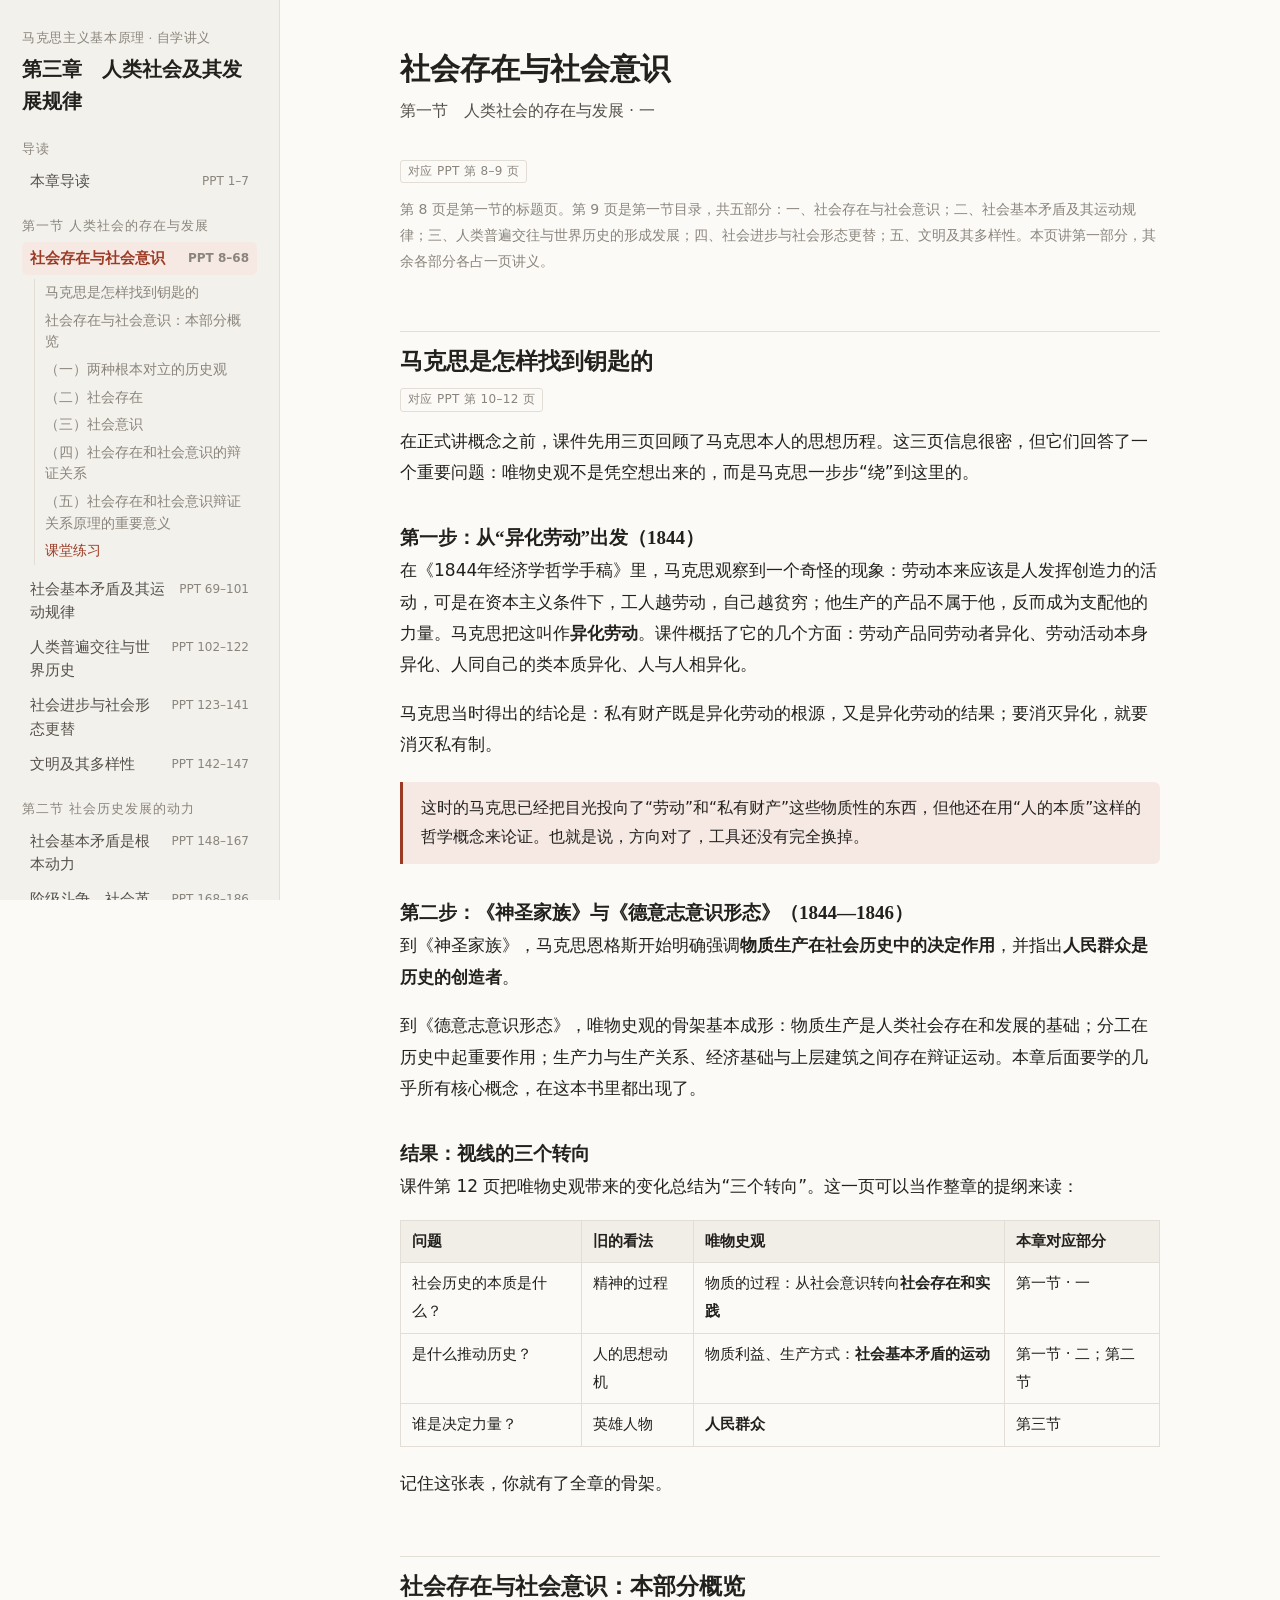
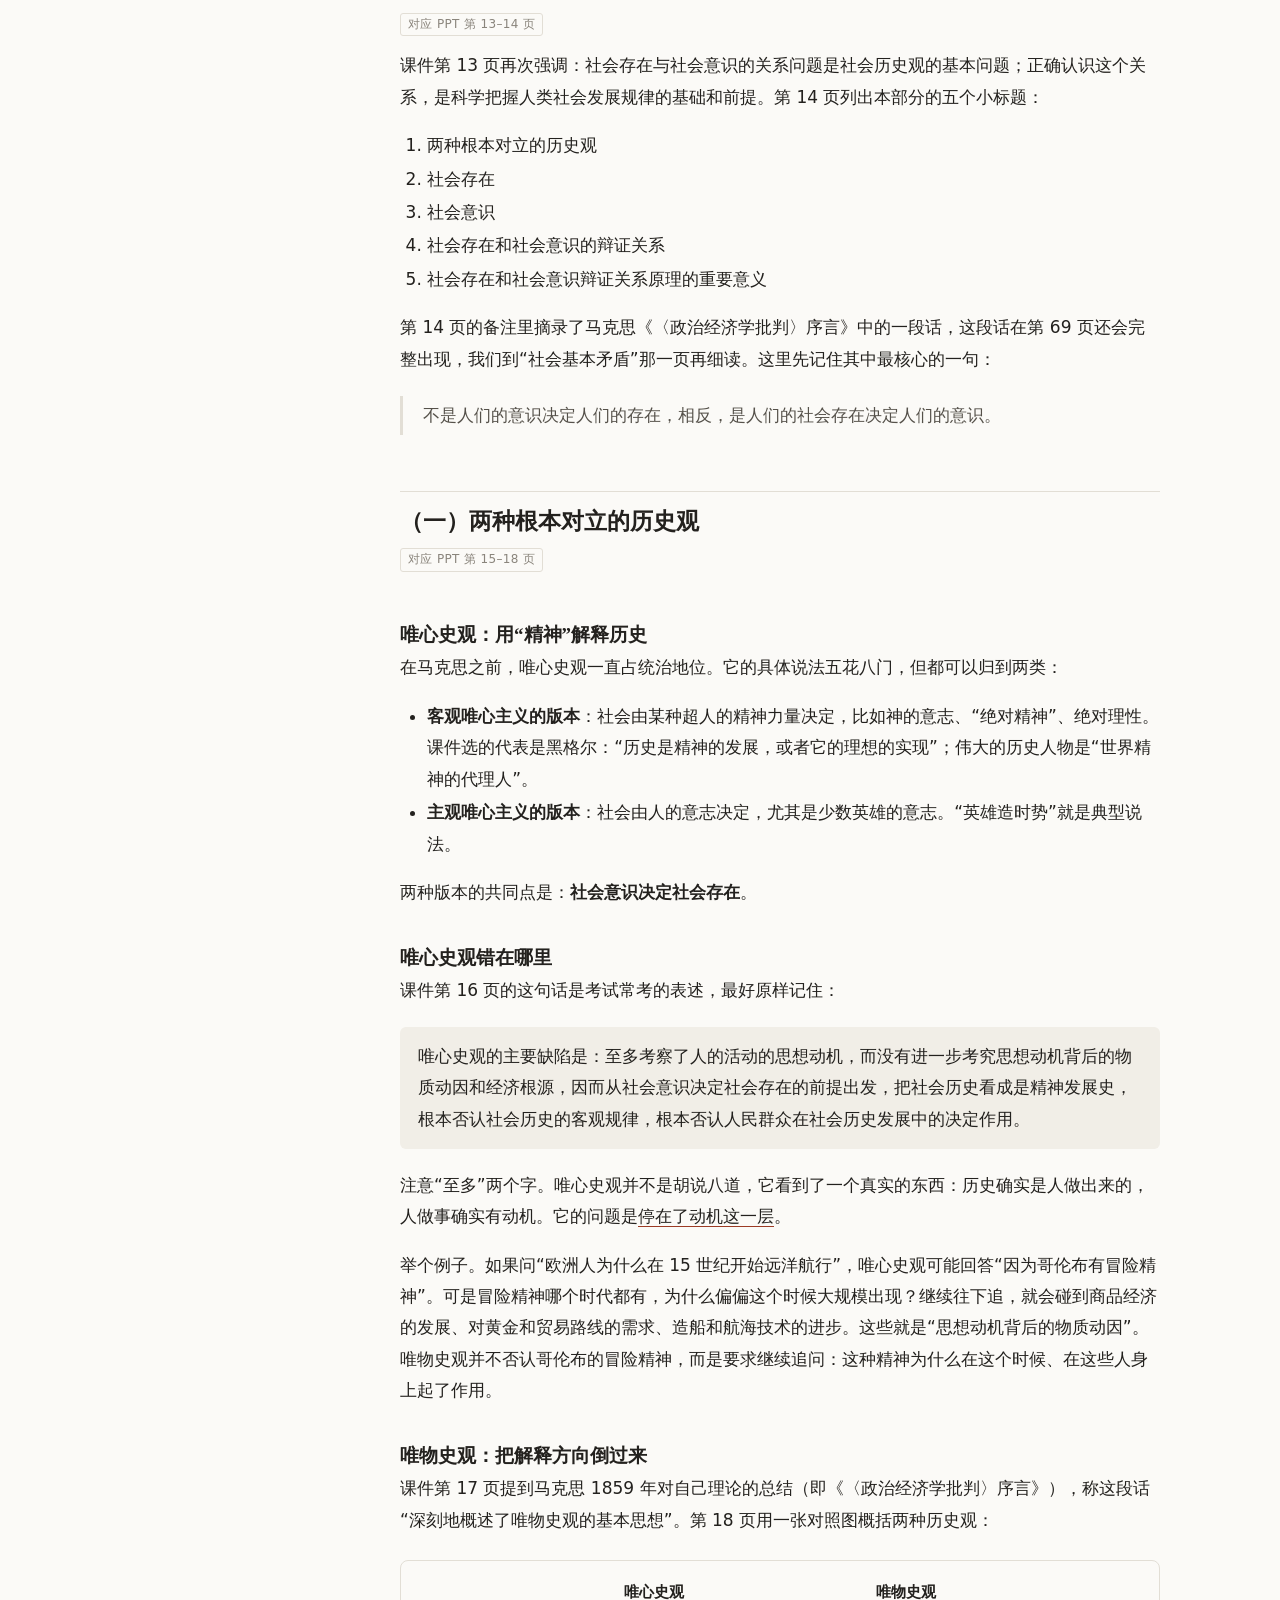
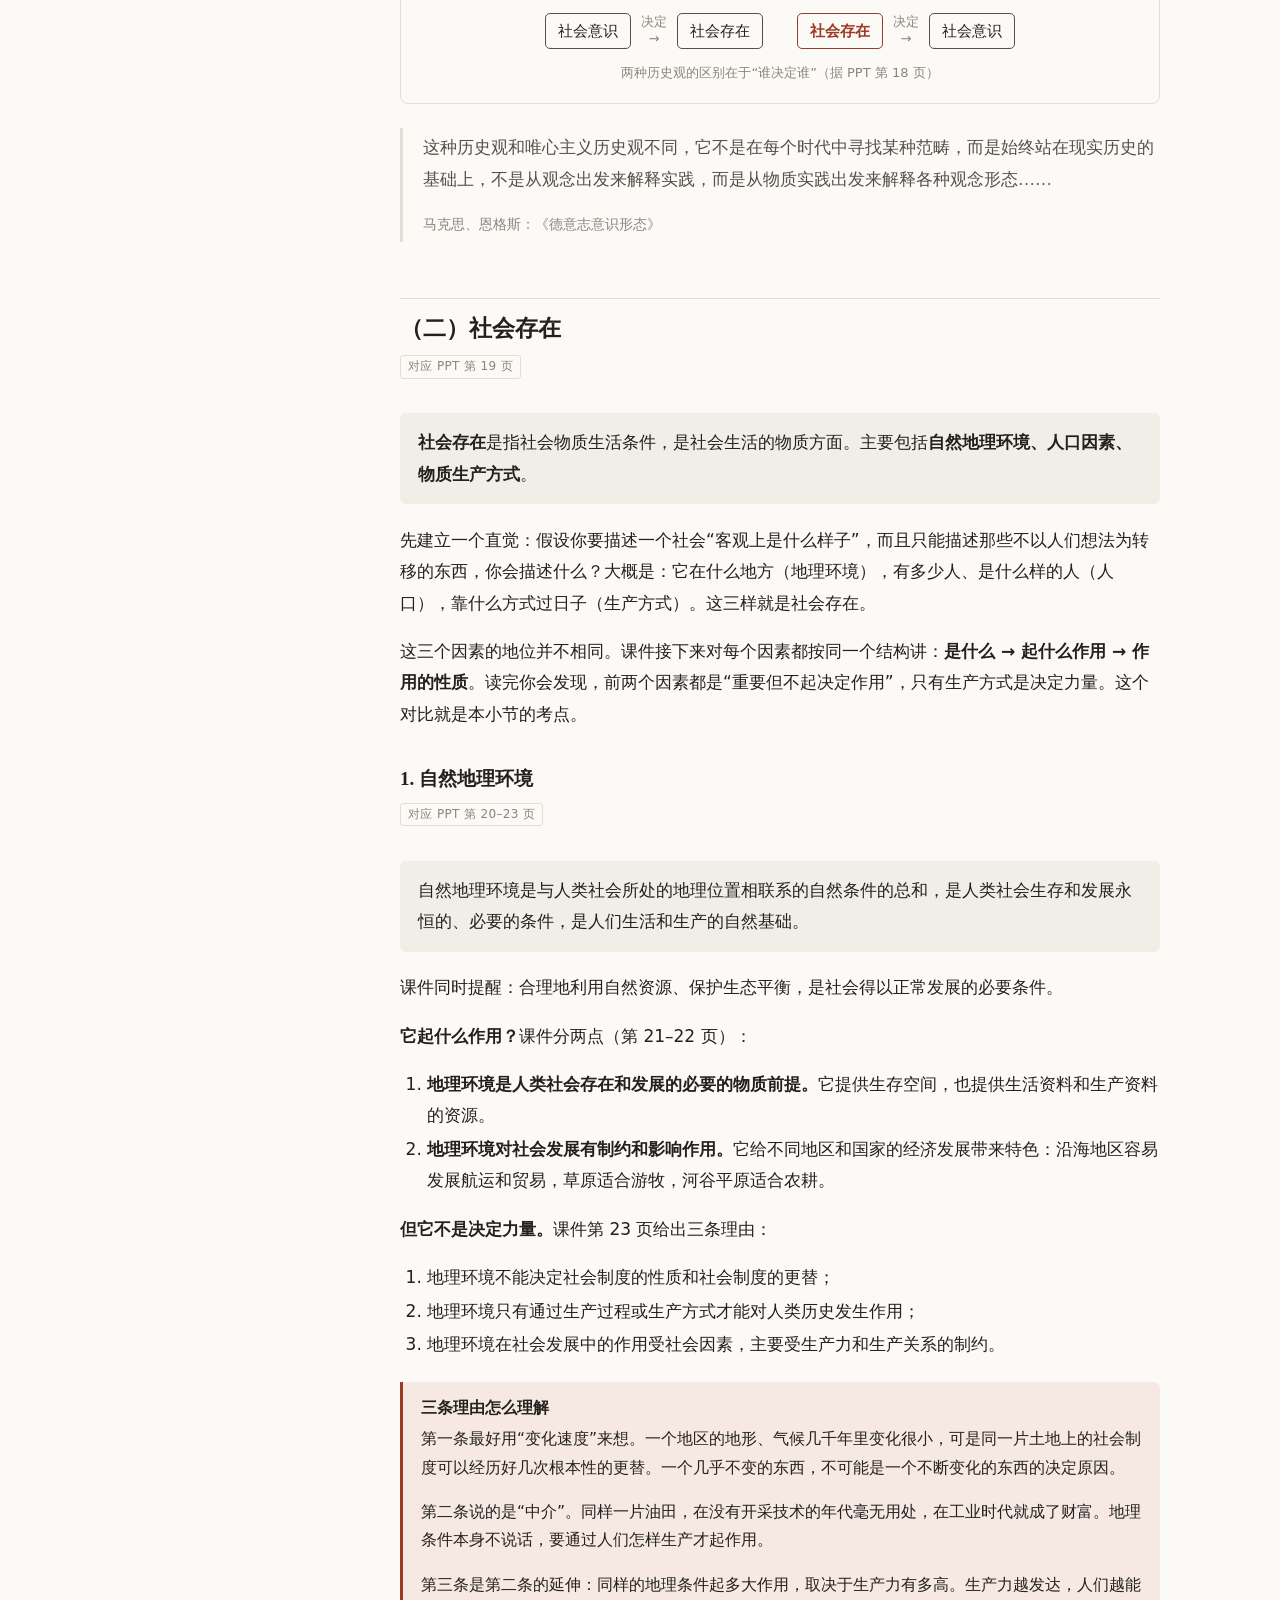
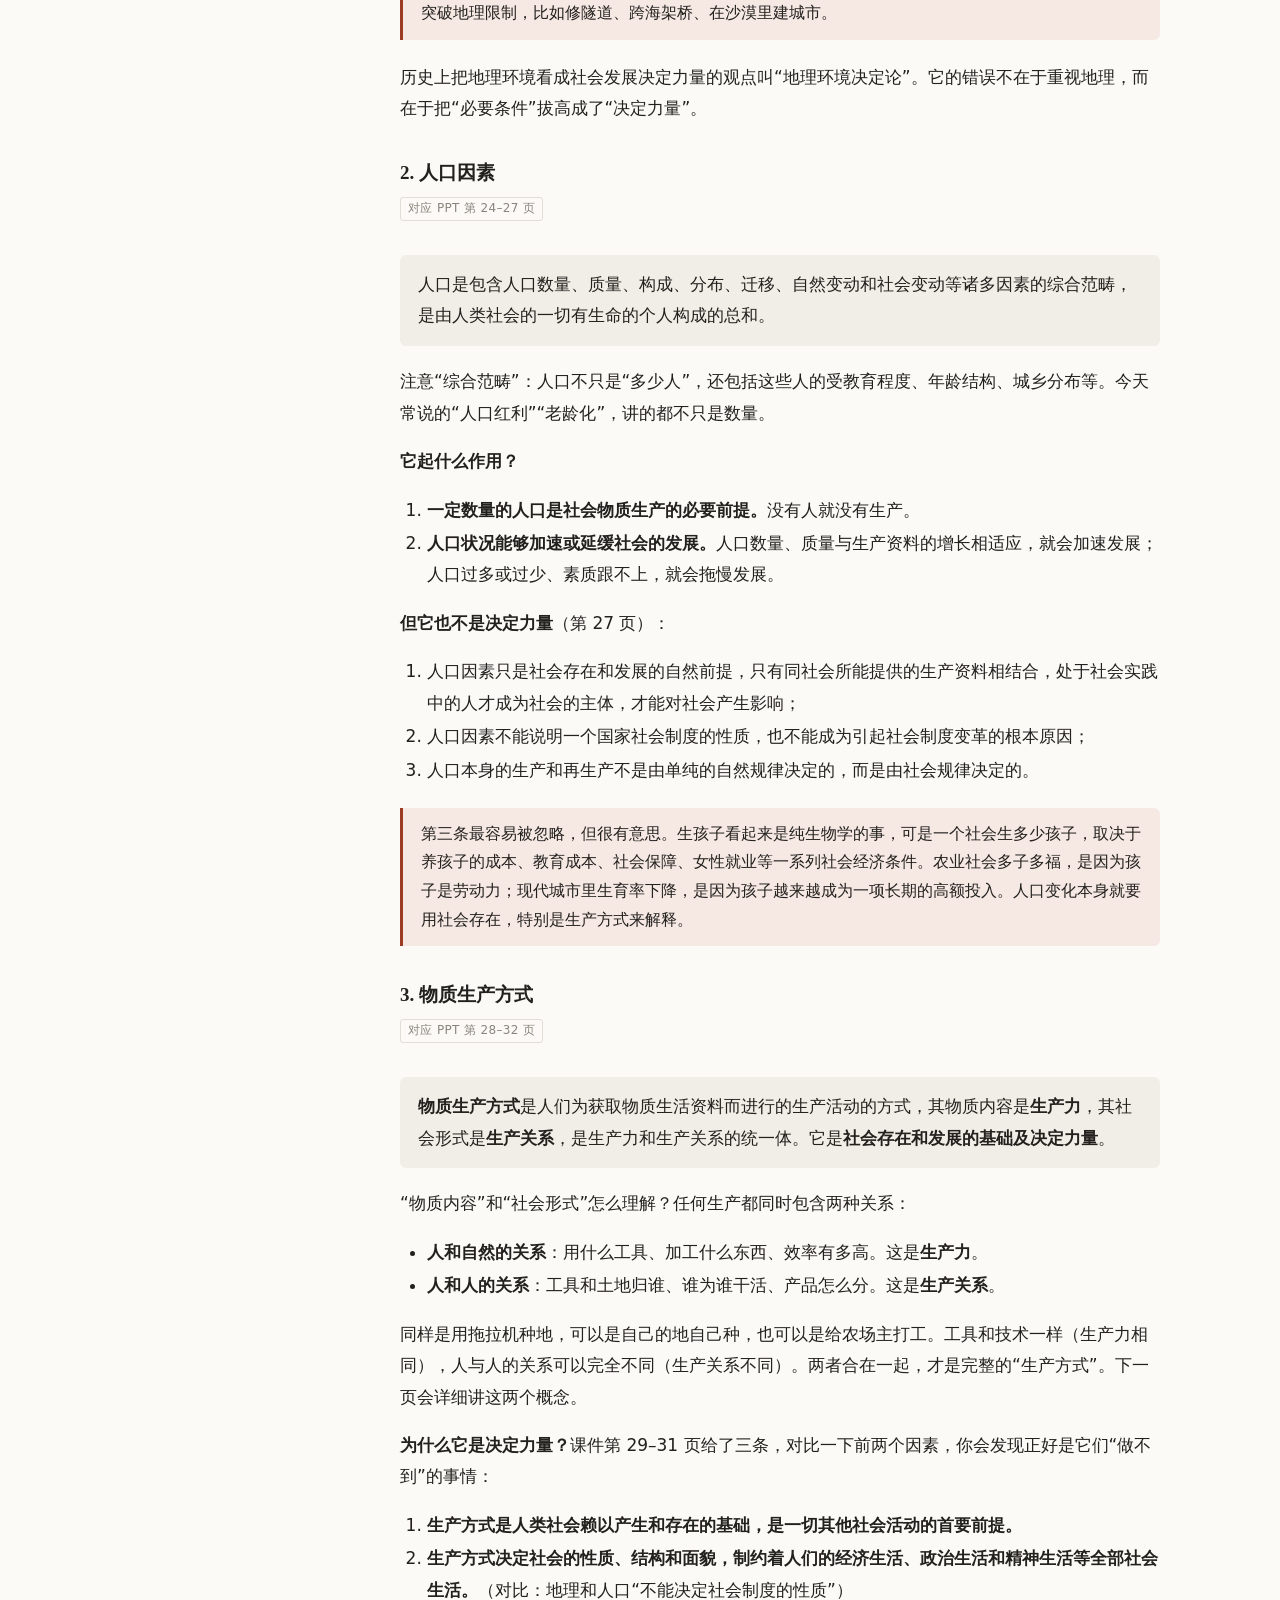
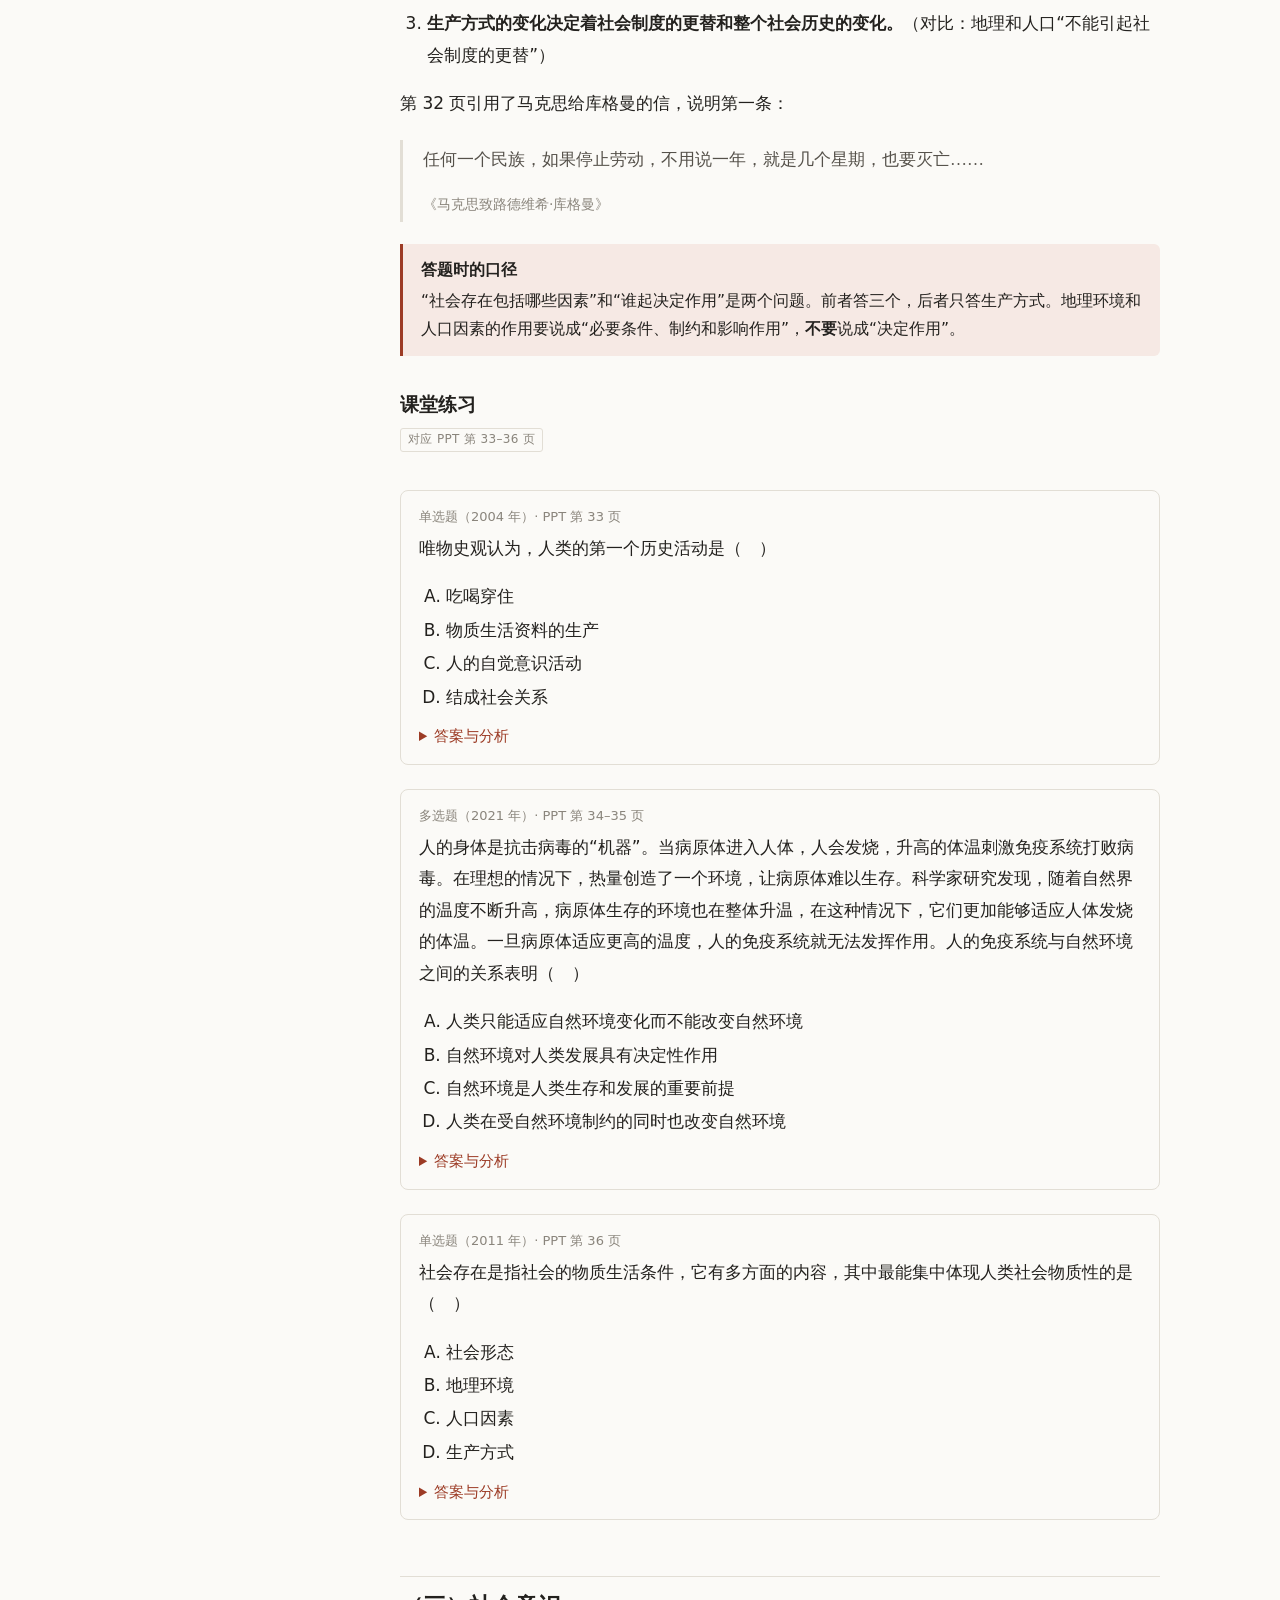
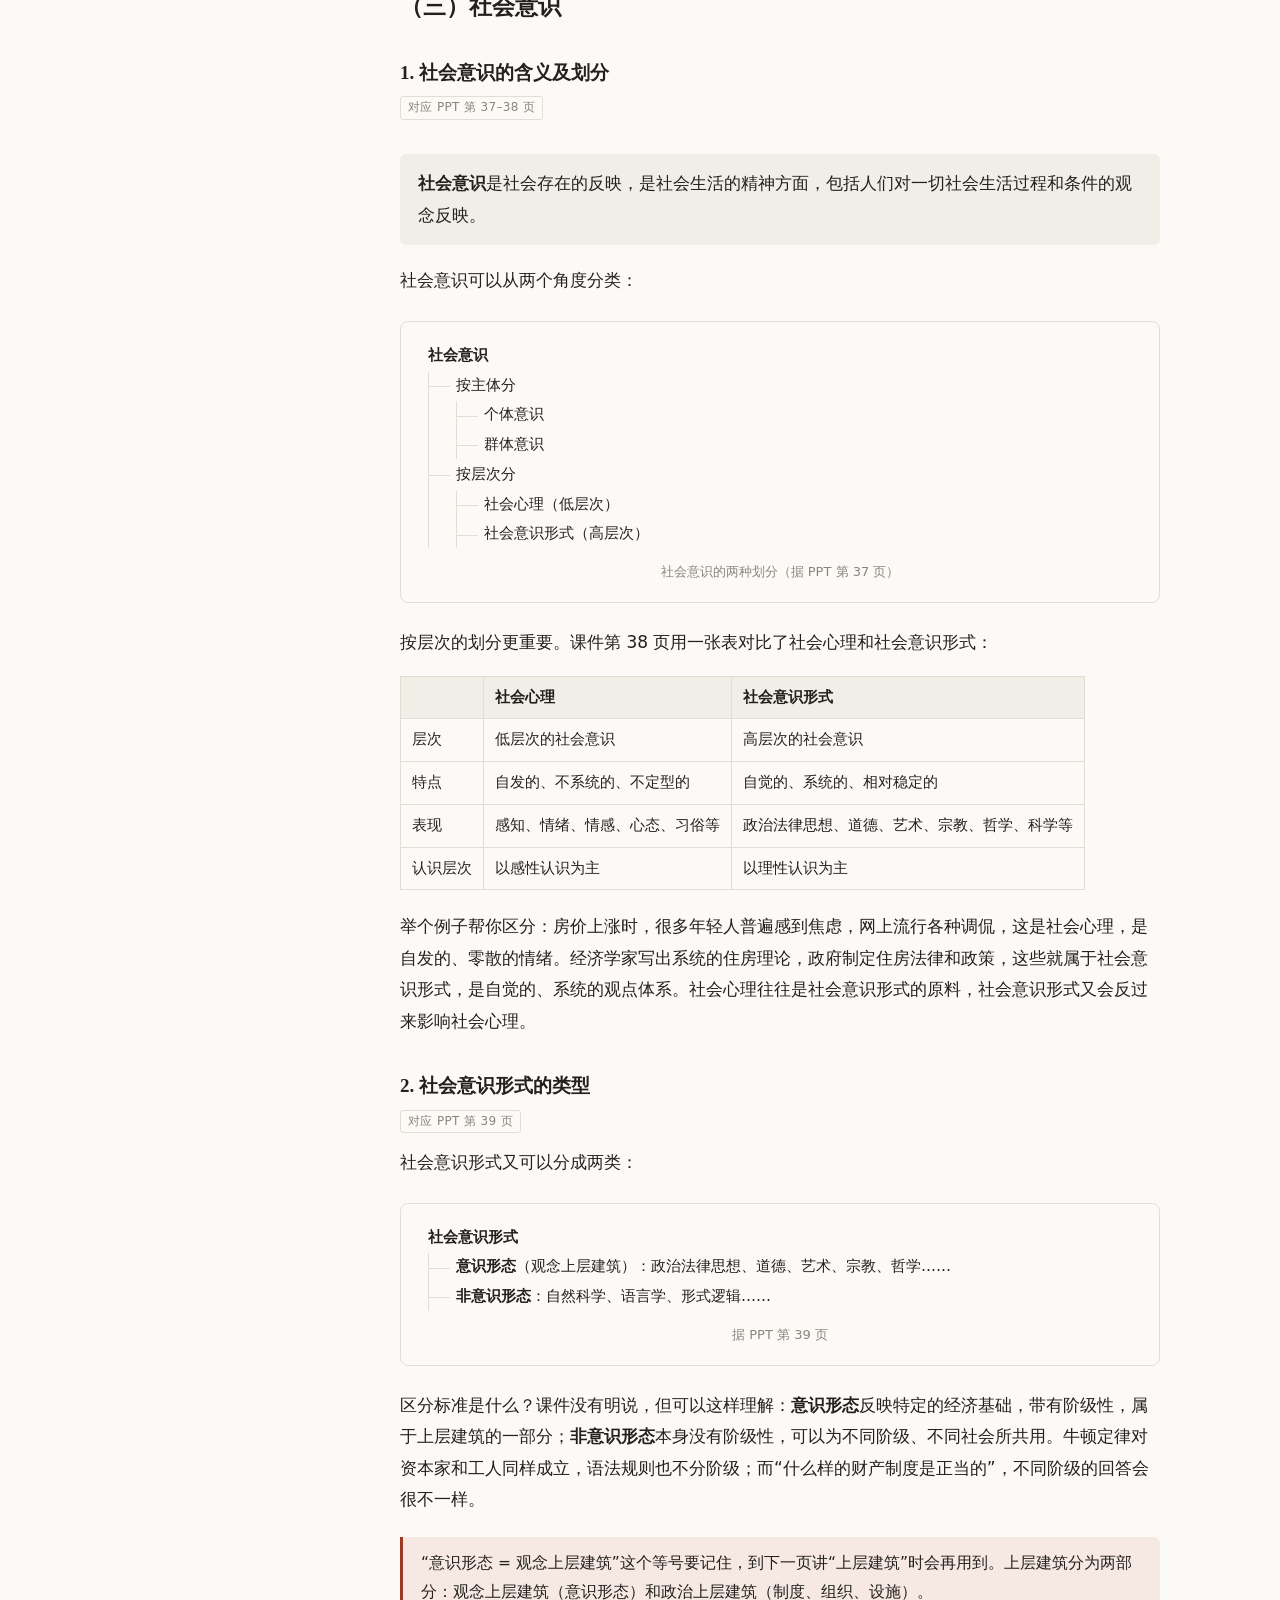
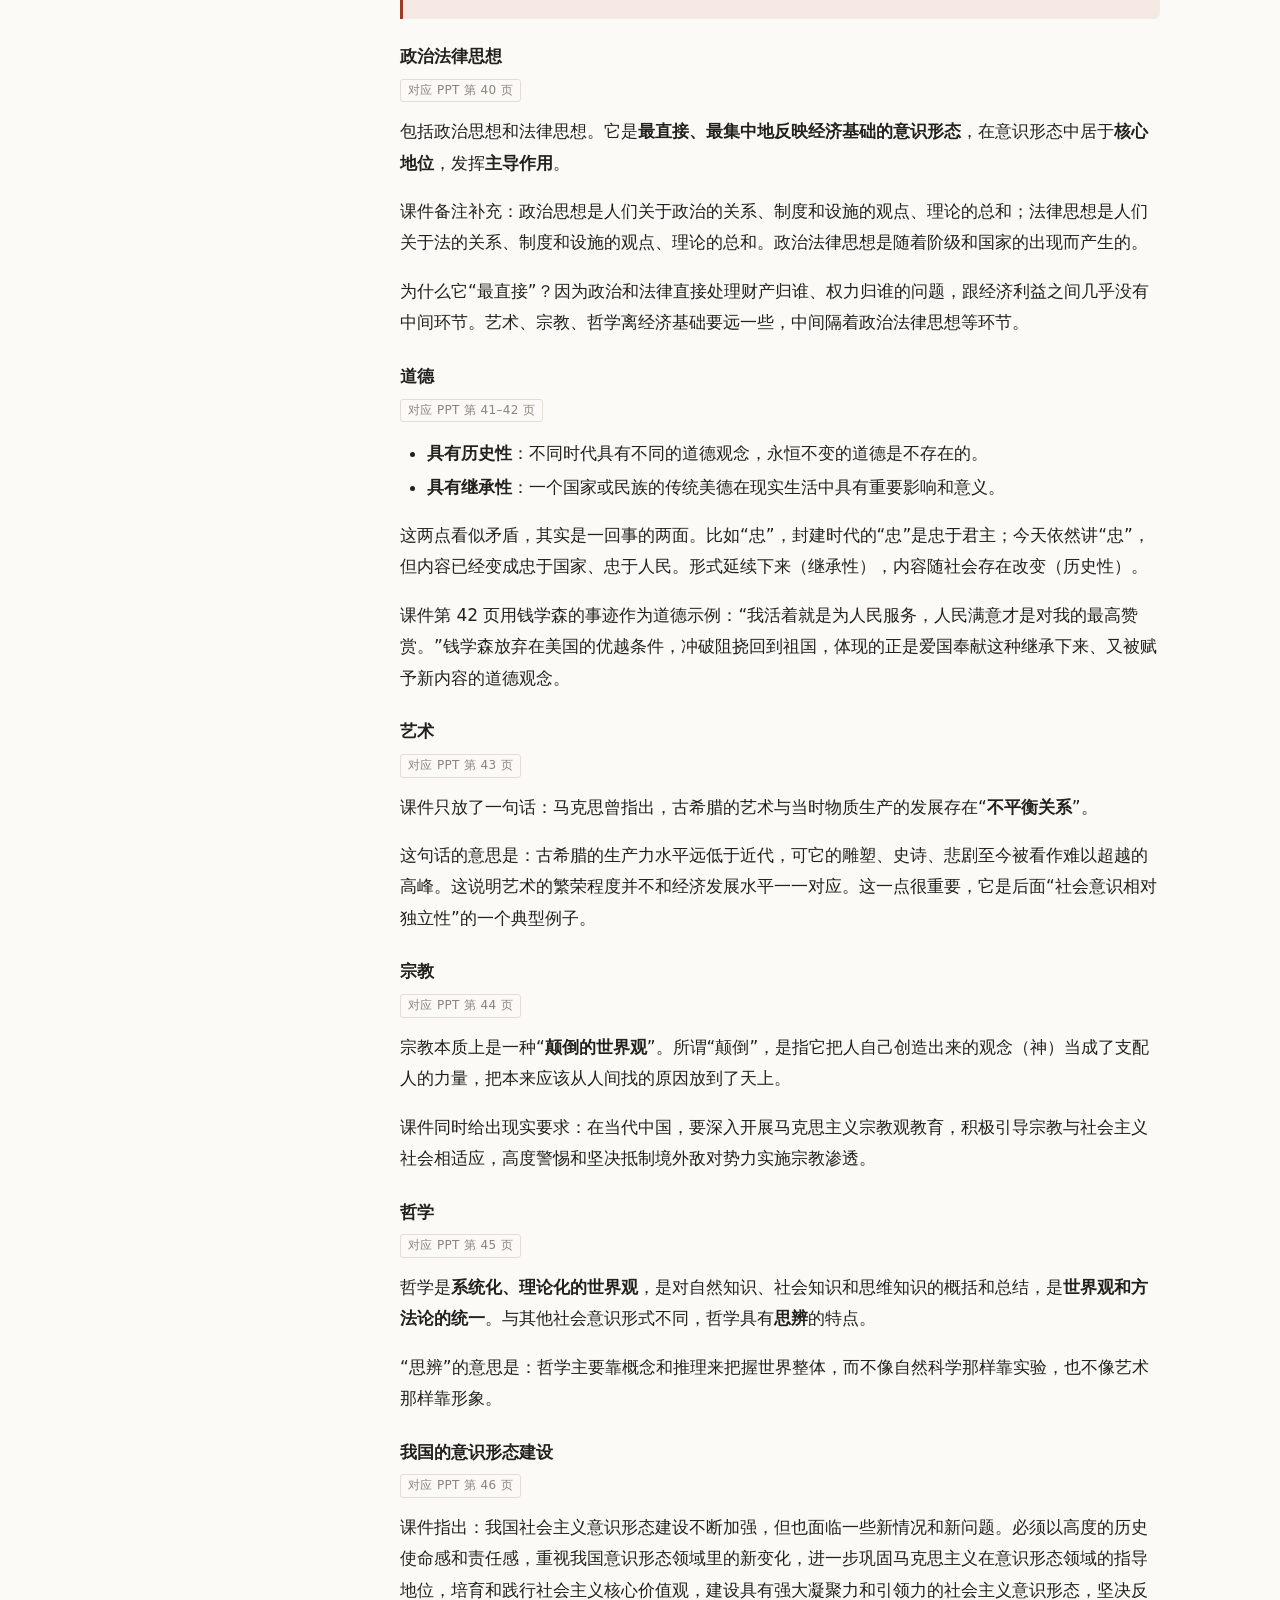
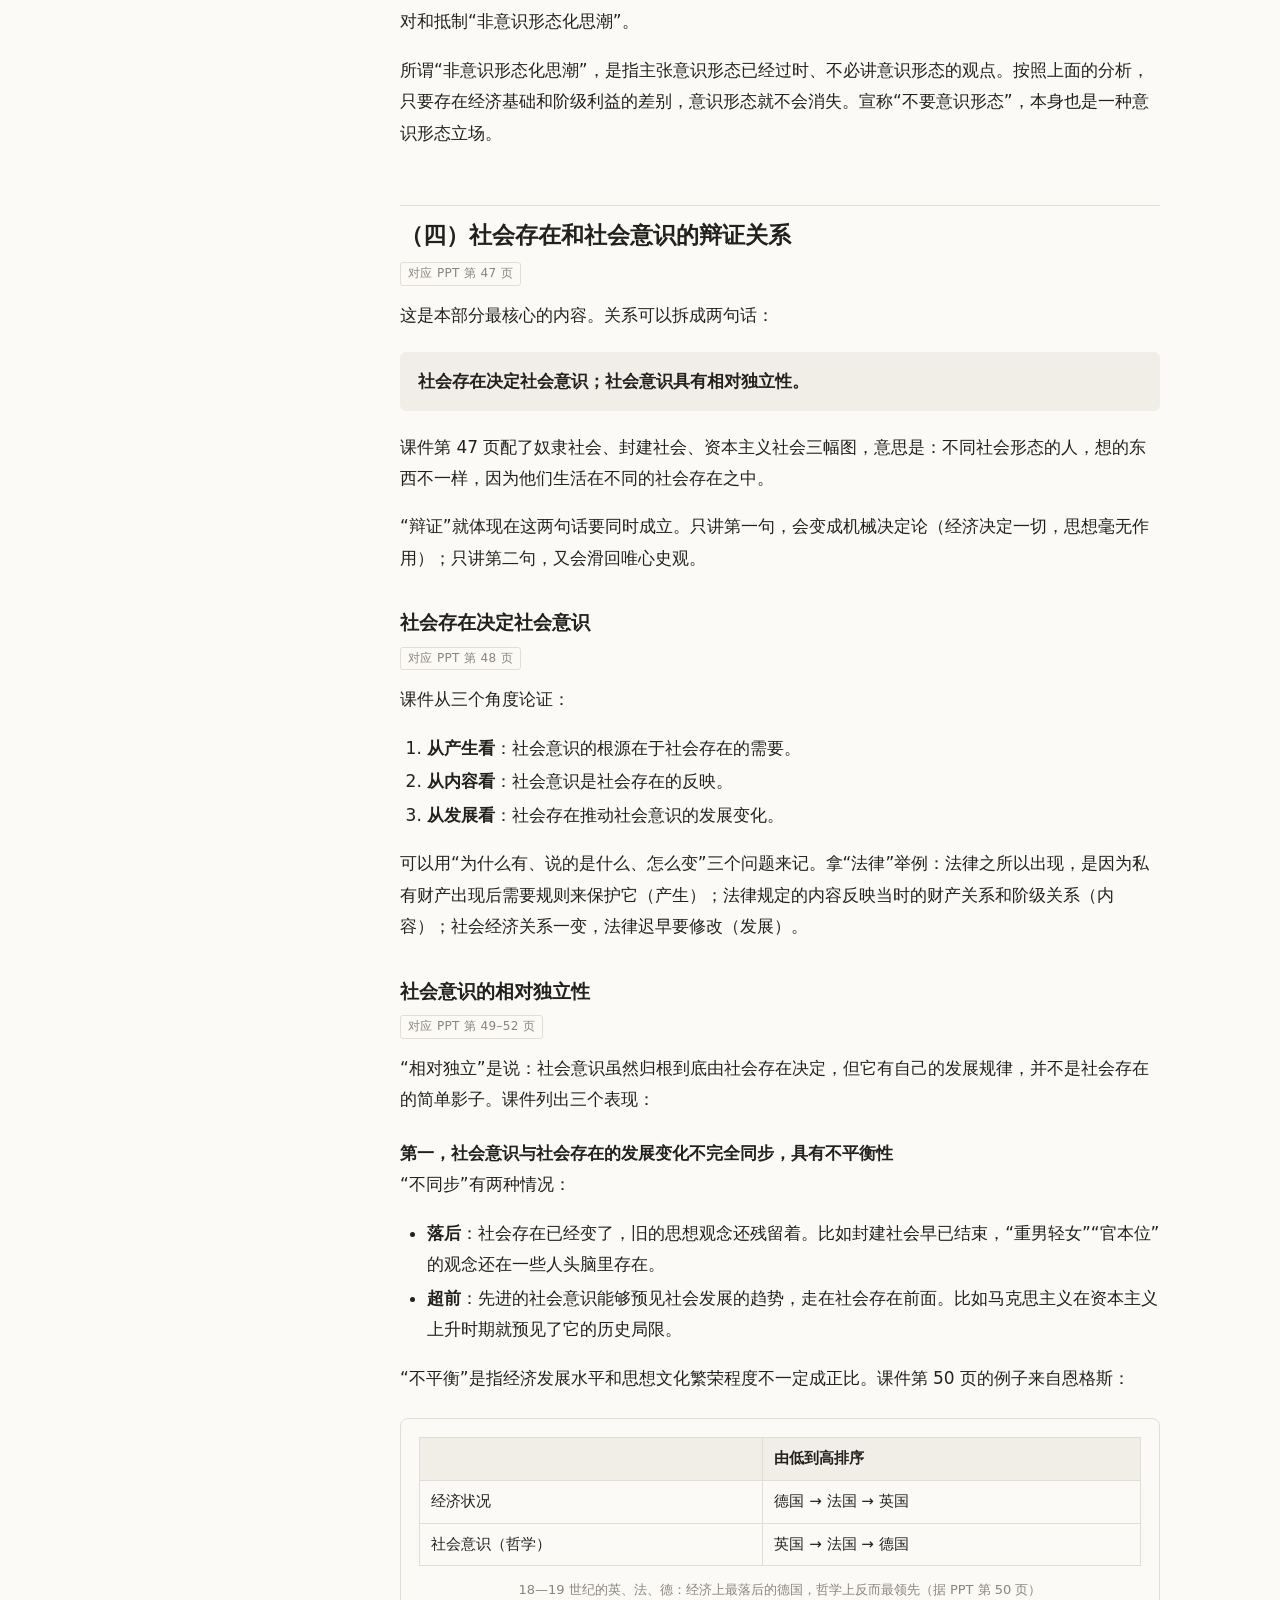
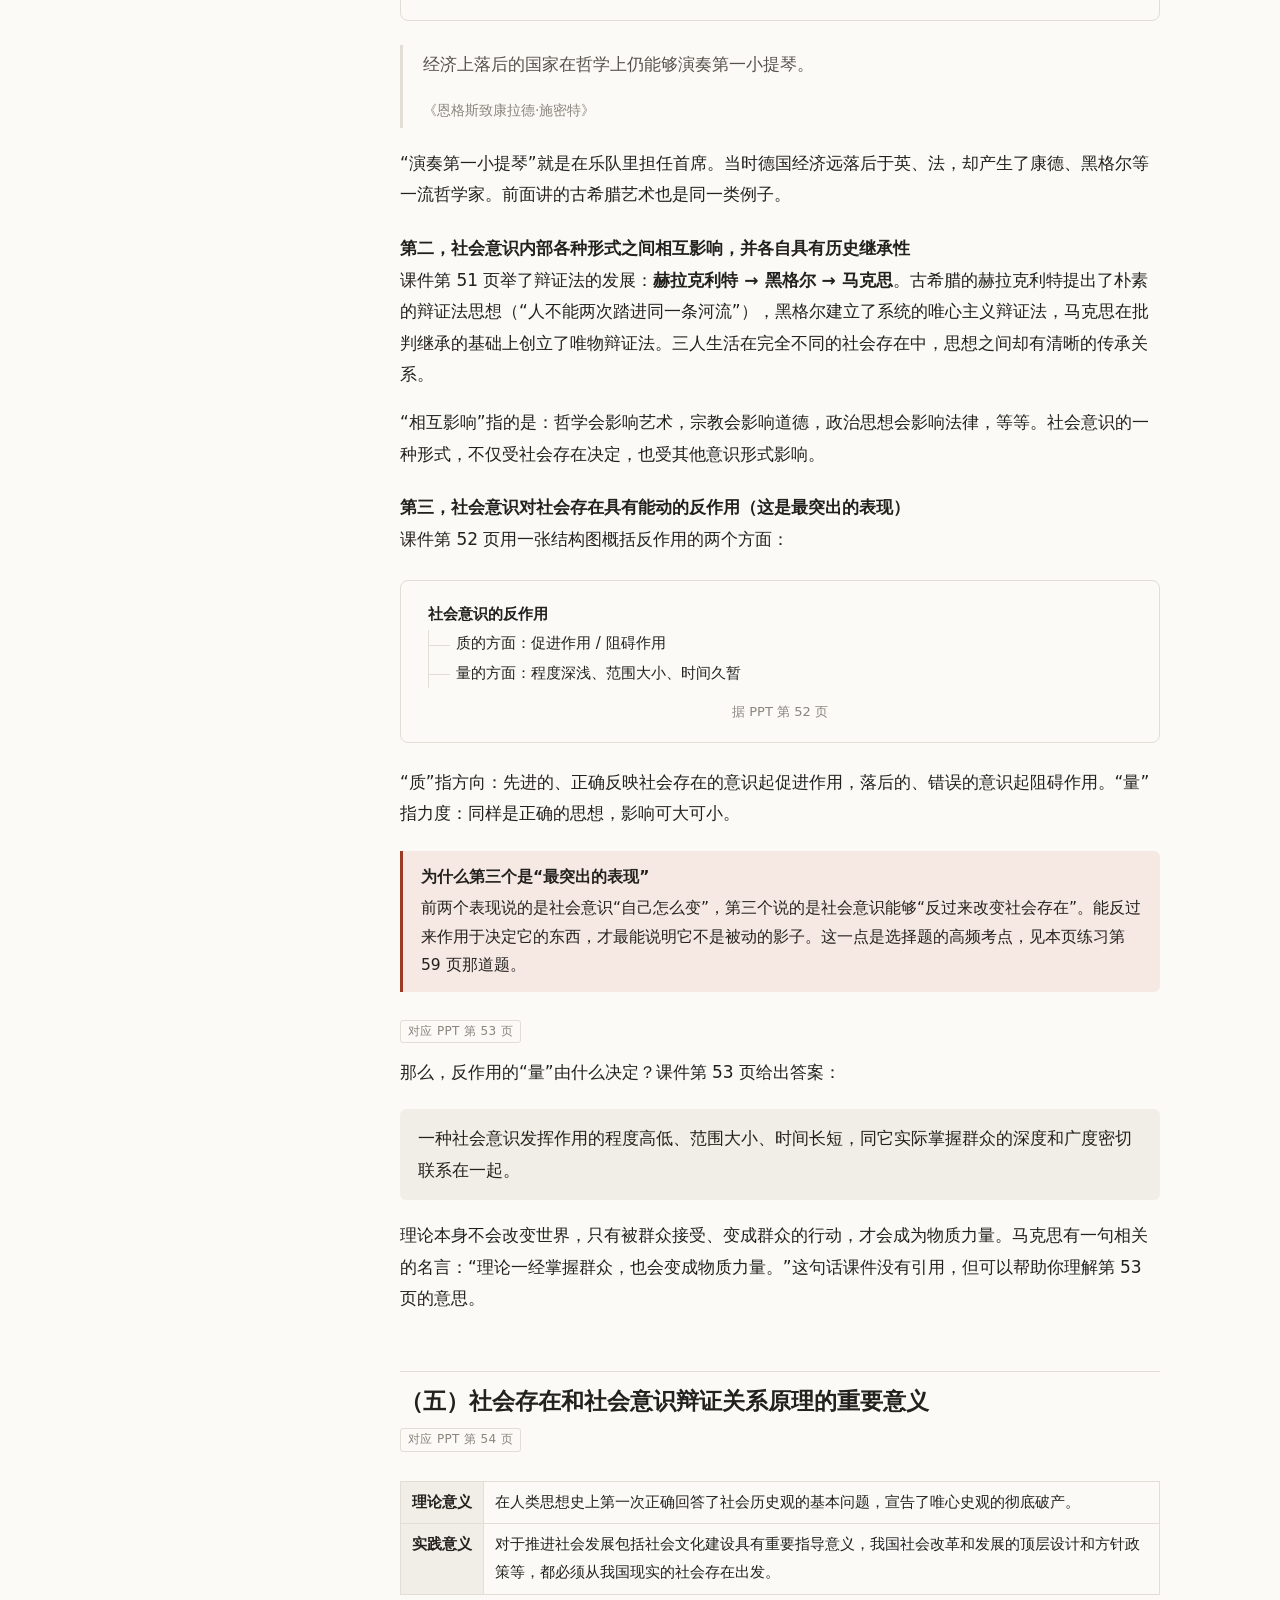
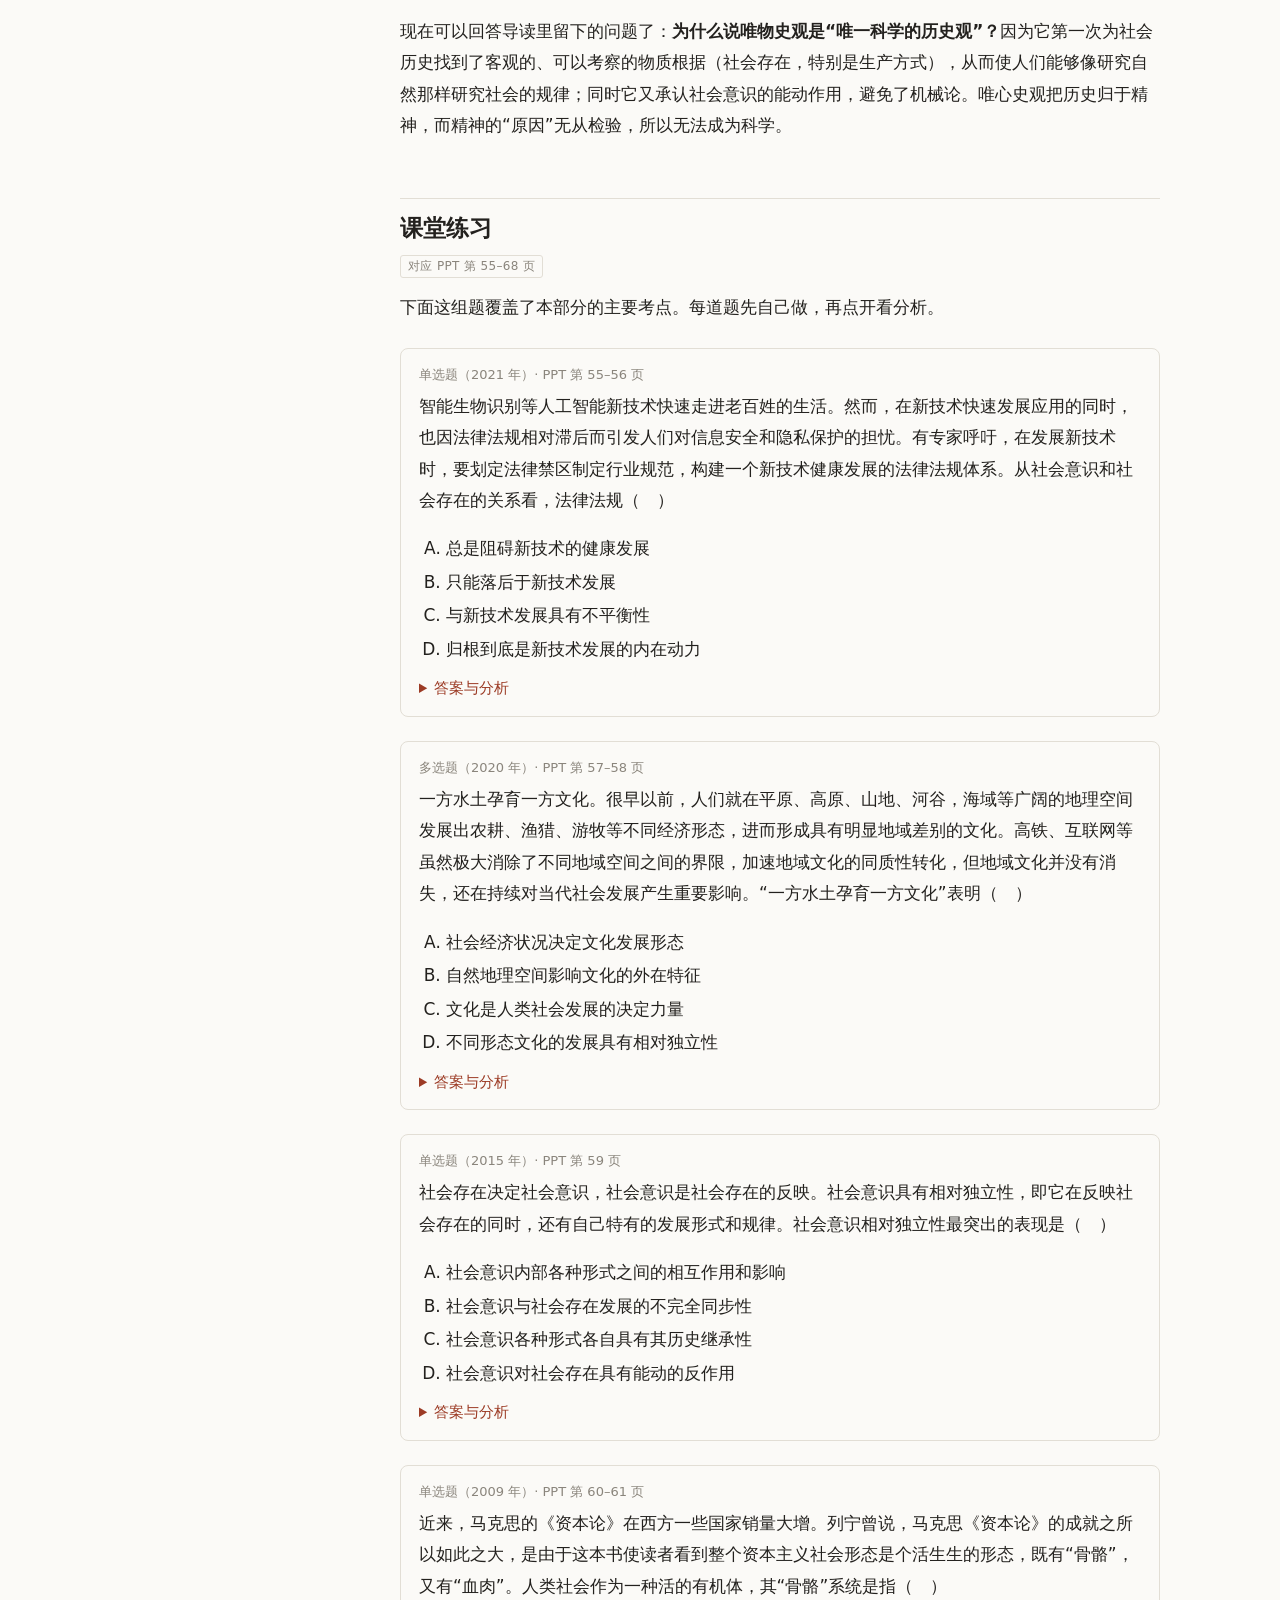
==== 1-1.html @ 6065ba48 "Add chapter 3 intro and section 1-1 notes Co-Authored-By: Claude Opus 5.5 <noreply@anthropic.com>" ====
<!doctype html>
<html lang="zh-CN">
<head>
<meta charset="utf-8">
<meta name="viewport" content="width=device-width, initial-scale=1">
<title>社会存在与社会意识</title>
<link rel="stylesheet" href="assets/style.css">
</head>
<body>
<main><div class="page">

<h1>社会存在与社会意识</h1>
<p class="lead">第一节　人类社会的存在与发展 · 一</p>

<div class="ppt" data-ppt="8-9">对应 PPT 第 8–9 页</div>
<p class="minor">第 8 页是第一节的标题页。第 9 页是第一节目录，共五部分：一、社会存在与社会意识；二、社会基本矛盾及其运动规律；三、人类普遍交往与世界历史的形成发展；四、社会进步与社会形态更替；五、文明及其多样性。本页讲第一部分，其余各部分各占一页讲义。</p>

<h2 id="riddle">马克思是怎样找到钥匙的</h2>
<div class="ppt" data-ppt="10-12">对应 PPT 第 10–12 页</div>

<p>在正式讲概念之前，课件先用三页回顾了马克思本人的思想历程。这三页信息很密，但它们回答了一个重要问题：唯物史观不是凭空想出来的，而是马克思一步步“绕”到这里的。</p>

<h3>第一步：从“异化劳动”出发（1844）</h3>
<p>在《1844年经济学哲学手稿》里，马克思观察到一个奇怪的现象：劳动本来应该是人发挥创造力的活动，可是在资本主义条件下，工人越劳动，自己越贫穷；他生产的产品不属于他，反而成为支配他的力量。马克思把这叫作<strong>异化劳动</strong>。课件概括了它的几个方面：劳动产品同劳动者异化、劳动活动本身异化、人同自己的类本质异化、人与人相异化。</p>
<p>马克思当时得出的结论是：私有财产既是异化劳动的根源，又是异化劳动的结果；要消灭异化，就要消灭私有制。</p>

<div class="note">
<p>这时的马克思已经把目光投向了“劳动”和“私有财产”这些物质性的东西，但他还在用“人的本质”这样的哲学概念来论证。也就是说，方向对了，工具还没有完全换掉。</p>
</div>

<h3>第二步：《神圣家族》与《德意志意识形态》（1844—1846）</h3>
<p>到《神圣家族》，马克思恩格斯开始明确强调<strong>物质生产在社会历史中的决定作用</strong>，并指出<strong>人民群众是历史的创造者</strong>。</p>
<p>到《德意志意识形态》，唯物史观的骨架基本成形：物质生产是人类社会存在和发展的基础；分工在历史中起重要作用；生产力与生产关系、经济基础与上层建筑之间存在辩证运动。本章后面要学的几乎所有核心概念，在这本书里都出现了。</p>

<h3>结果：视线的三个转向</h3>
<p>课件第 12 页把唯物史观带来的变化总结为“三个转向”。这一页可以当作整章的提纲来读：</p>

<table>
<tr><th>问题</th><th>旧的看法</th><th>唯物史观</th><th>本章对应部分</th></tr>
<tr><td>社会历史的本质是什么？</td><td>精神的过程</td><td>物质的过程：从社会意识转向<strong>社会存在和实践</strong></td><td>第一节 · 一</td></tr>
<tr><td>是什么推动历史？</td><td>人的思想动机</td><td>物质利益、生产方式：<strong>社会基本矛盾的运动</strong></td><td>第一节 · 二；第二节</td></tr>
<tr><td>谁是决定力量？</td><td>英雄人物</td><td><strong>人民群众</strong></td><td>第三节</td></tr>
</table>

<p>记住这张表，你就有了全章的骨架。</p>

<h2 id="overview">社会存在与社会意识：本部分概览</h2>
<div class="ppt" data-ppt="13-14">对应 PPT 第 13–14 页</div>

<p>课件第 13 页再次强调：社会存在与社会意识的关系问题是社会历史观的基本问题；正确认识这个关系，是科学把握人类社会发展规律的基础和前提。第 14 页列出本部分的五个小标题：</p>
<ol>
<li>两种根本对立的历史观</li>
<li>社会存在</li>
<li>社会意识</li>
<li>社会存在和社会意识的辩证关系</li>
<li>社会存在和社会意识辩证关系原理的重要意义</li>
</ol>
<p>第 14 页的备注里摘录了马克思《〈政治经济学批判〉序言》中的一段话，这段话在第 69 页还会完整出现，我们到“社会基本矛盾”那一页再细读。这里先记住其中最核心的一句：</p>
<blockquote><p>不是人们的意识决定人们的存在，相反，是人们的社会存在决定人们的意识。</p></blockquote>

<h2 id="two-views">（一）两种根本对立的历史观</h2>
<div class="ppt" data-ppt="15-18">对应 PPT 第 15–18 页</div>

<h3>唯心史观：用“精神”解释历史</h3>
<p>在马克思之前，唯心史观一直占统治地位。它的具体说法五花八门，但都可以归到两类：</p>
<ul>
<li><strong>客观唯心主义的版本</strong>：社会由某种超人的精神力量决定，比如神的意志、“绝对精神”、绝对理性。课件选的代表是黑格尔：“历史是精神的发展，或者它的理想的实现”；伟大的历史人物是“世界精神的代理人”。</li>
<li><strong>主观唯心主义的版本</strong>：社会由人的意志决定，尤其是少数英雄的意志。“英雄造时势”就是典型说法。</li>
</ul>
<p>两种版本的共同点是：<strong>社会意识决定社会存在</strong>。</p>

<h3>唯心史观错在哪里</h3>
<p>课件第 16 页的这句话是考试常考的表述，最好原样记住：</p>
<div class="def">
<p>唯心史观的主要缺陷是：至多考察了人的活动的思想动机，而没有进一步考究思想动机背后的物质动因和经济根源，因而从社会意识决定社会存在的前提出发，把社会历史看成是精神发展史，根本否认社会历史的客观规律，根本否认人民群众在社会历史发展中的决定作用。</p>
</div>
<p>注意“至多”两个字。唯心史观并不是胡说八道，它看到了一个真实的东西：历史确实是人做出来的，人做事确实有动机。它的问题是<em>停在了动机这一层</em>。</p>
<p>举个例子。如果问“欧洲人为什么在 15 世纪开始远洋航行”，唯心史观可能回答“因为哥伦布有冒险精神”。可是冒险精神哪个时代都有，为什么偏偏这个时候大规模出现？继续往下追，就会碰到商品经济的发展、对黄金和贸易路线的需求、造船和航海技术的进步。这些就是“思想动机背后的物质动因”。唯物史观并不否认哥伦布的冒险精神，而是要求继续追问：这种精神为什么在这个时候、在这些人身上起了作用。</p>

<h3>唯物史观：把解释方向倒过来</h3>
<p>课件第 17 页提到马克思 1859 年对自己理论的总结（即《〈政治经济学批判〉序言》），称这段话“深刻地概述了唯物史观的基本思想”。第 18 页用一张对照图概括两种历史观：</p>

<div class="fig">
<div class="row">
  <div class="col">
    <div><strong>唯心史观</strong></div>
    <div class="row"><div class="box">社会意识</div><div class="arr">决定<br>→</div><div class="box">社会存在</div></div>
  </div>
  <div class="col" style="margin-left:24px">
    <div><strong>唯物史观</strong></div>
    <div class="row"><div class="box hl">社会存在</div><div class="arr">决定<br>→</div><div class="box">社会意识</div></div>
  </div>
</div>
<div class="cap">两种历史观的区别在于“谁决定谁”（据 PPT 第 18 页）</div>
</div>

<blockquote>
<p>这种历史观和唯心主义历史观不同，它不是在每个时代中寻找某种范畴，而是始终站在现实历史的基础上，不是从观念出发来解释实践，而是从物质实践出发来解释各种观念形态……</p>
<footer>马克思、恩格斯：《德意志意识形态》</footer>
</blockquote>

<h2 id="existence">（二）社会存在</h2>
<div class="ppt" data-ppt="19">对应 PPT 第 19 页</div>

<div class="def">
<p><strong>社会存在</strong>是指社会物质生活条件，是社会生活的物质方面。主要包括<strong>自然地理环境、人口因素、物质生产方式</strong>。</p>
</div>

<p>先建立一个直觉：假设你要描述一个社会“客观上是什么样子”，而且只能描述那些不以人们想法为转移的东西，你会描述什么？大概是：它在什么地方（地理环境），有多少人、是什么样的人（人口），靠什么方式过日子（生产方式）。这三样就是社会存在。</p>
<p>这三个因素的地位并不相同。课件接下来对每个因素都按同一个结构讲：<strong>是什么 → 起什么作用 → 作用的性质</strong>。读完你会发现，前两个因素都是“重要但不起决定作用”，只有生产方式是决定力量。这个对比就是本小节的考点。</p>

<h3>1. 自然地理环境</h3>
<div class="ppt" data-ppt="20-23">对应 PPT 第 20–23 页</div>

<div class="def">
<p>自然地理环境是与人类社会所处的地理位置相联系的自然条件的总和，是人类社会生存和发展永恒的、必要的条件，是人们生活和生产的自然基础。</p>
</div>
<p>课件同时提醒：合理地利用自然资源、保护生态平衡，是社会得以正常发展的必要条件。</p>

<p><strong>它起什么作用？</strong>课件分两点（第 21–22 页）：</p>
<ol>
<li><strong>地理环境是人类社会存在和发展的必要的物质前提。</strong>它提供生存空间，也提供生活资料和生产资料的资源。</li>
<li><strong>地理环境对社会发展有制约和影响作用。</strong>它给不同地区和国家的经济发展带来特色：沿海地区容易发展航运和贸易，草原适合游牧，河谷平原适合农耕。</li>
</ol>

<p><strong>但它不是决定力量。</strong>课件第 23 页给出三条理由：</p>
<ol>
<li>地理环境不能决定社会制度的性质和社会制度的更替；</li>
<li>地理环境只有通过生产过程或生产方式才能对人类历史发生作用；</li>
<li>地理环境在社会发展中的作用受社会因素，主要受生产力和生产关系的制约。</li>
</ol>

<div class="note">
<span class="t">三条理由怎么理解</span>
<p>第一条最好用“变化速度”来想。一个地区的地形、气候几千年里变化很小，可是同一片土地上的社会制度可以经历好几次根本性的更替。一个几乎不变的东西，不可能是一个不断变化的东西的决定原因。</p>
<p>第二条说的是“中介”。同样一片油田，在没有开采技术的年代毫无用处，在工业时代就成了财富。地理条件本身不说话，要通过人们怎样生产才起作用。</p>
<p>第三条是第二条的延伸：同样的地理条件起多大作用，取决于生产力有多高。生产力越发达，人们越能突破地理限制，比如修隧道、跨海架桥、在沙漠里建城市。</p>
</div>

<p>历史上把地理环境看成社会发展决定力量的观点叫“地理环境决定论”。它的错误不在于重视地理，而在于把“必要条件”拔高成了“决定力量”。</p>

<h3>2. 人口因素</h3>
<div class="ppt" data-ppt="24-27">对应 PPT 第 24–27 页</div>

<div class="def">
<p>人口是包含人口数量、质量、构成、分布、迁移、自然变动和社会变动等诸多因素的综合范畴，是由人类社会的一切有生命的个人构成的总和。</p>
</div>

<p>注意“综合范畴”：人口不只是“多少人”，还包括这些人的受教育程度、年龄结构、城乡分布等。今天常说的“人口红利”“老龄化”，讲的都不只是数量。</p>

<p><strong>它起什么作用？</strong></p>
<ol>
<li><strong>一定数量的人口是社会物质生产的必要前提。</strong>没有人就没有生产。</li>
<li><strong>人口状况能够加速或延缓社会的发展。</strong>人口数量、质量与生产资料的增长相适应，就会加速发展；人口过多或过少、素质跟不上，就会拖慢发展。</li>
</ol>

<p><strong>但它也不是决定力量</strong>（第 27 页）：</p>
<ol>
<li>人口因素只是社会存在和发展的自然前提，只有同社会所能提供的生产资料相结合，处于社会实践中的人才成为社会的主体，才能对社会产生影响；</li>
<li>人口因素不能说明一个国家社会制度的性质，也不能成为引起社会制度变革的根本原因；</li>
<li>人口本身的生产和再生产不是由单纯的自然规律决定的，而是由社会规律决定的。</li>
</ol>

<div class="note">
<p>第三条最容易被忽略，但很有意思。生孩子看起来是纯生物学的事，可是一个社会生多少孩子，取决于养孩子的成本、教育成本、社会保障、女性就业等一系列社会经济条件。农业社会多子多福，是因为孩子是劳动力；现代城市里生育率下降，是因为孩子越来越成为一项长期的高额投入。人口变化本身就要用社会存在，特别是生产方式来解释。</p>
</div>

<h3>3. 物质生产方式</h3>
<div class="ppt" data-ppt="28-32">对应 PPT 第 28–32 页</div>

<div class="def">
<p><strong>物质生产方式</strong>是人们为获取物质生活资料而进行的生产活动的方式，其物质内容是<strong>生产力</strong>，其社会形式是<strong>生产关系</strong>，是生产力和生产关系的统一体。它是<strong>社会存在和发展的基础及决定力量</strong>。</p>
</div>

<p>“物质内容”和“社会形式”怎么理解？任何生产都同时包含两种关系：</p>
<ul>
<li><strong>人和自然的关系</strong>：用什么工具、加工什么东西、效率有多高。这是<strong>生产力</strong>。</li>
<li><strong>人和人的关系</strong>：工具和土地归谁、谁为谁干活、产品怎么分。这是<strong>生产关系</strong>。</li>
</ul>
<p>同样是用拖拉机种地，可以是自己的地自己种，也可以是给农场主打工。工具和技术一样（生产力相同），人与人的关系可以完全不同（生产关系不同）。两者合在一起，才是完整的“生产方式”。下一页会详细讲这两个概念。</p>

<p><strong>为什么它是决定力量？</strong>课件第 29–31 页给了三条，对比一下前两个因素，你会发现正好是它们“做不到”的事情：</p>
<ol>
<li><strong>生产方式是人类社会赖以产生和存在的基础，是一切其他社会活动的首要前提。</strong></li>
<li><strong>生产方式决定社会的性质、结构和面貌，制约着人们的经济生活、政治生活和精神生活等全部社会生活。</strong>（对比：地理和人口“不能决定社会制度的性质”）</li>
<li><strong>生产方式的变化决定着社会制度的更替和整个社会历史的变化。</strong>（对比：地理和人口“不能引起社会制度的更替”）</li>
</ol>

<p>第 32 页引用了马克思给库格曼的信，说明第一条：</p>
<blockquote>
<p>任何一个民族，如果停止劳动，不用说一年，就是几个星期，也要灭亡……</p>
<footer>《马克思致路德维希·库格曼》</footer>
</blockquote>

<div class="note">
<span class="t">答题时的口径</span>
<p>“社会存在包括哪些因素”和“谁起决定作用”是两个问题。前者答三个，后者只答生产方式。地理环境和人口因素的作用要说成“必要条件、制约和影响作用”，<strong>不要</strong>说成“决定作用”。</p>
</div>

<h3>课堂练习</h3>
<div class="ppt" data-ppt="33-36">对应 PPT 第 33–36 页</div>

<div class="ex">
<div class="q-head">单选题（2004 年）· PPT 第 33 页</div>
<p>唯物史观认为，人类的第一个历史活动是（　）</p>
<ol class="opt"><li>吃喝穿住</li><li>物质生活资料的生产</li><li>人的自觉意识活动</li><li>结成社会关系</li></ol>
<details><summary>答案与分析</summary><div>
<p><span class="ans">答案：B</span></p>
<p>A 是陷阱。“吃喝穿住”是需要，不是活动；人要满足这些需要，就得先把吃的、穿的生产出来，所以第一个历史活动是“生产”。这也正是恩格斯那段话的逻辑：先有吃喝住穿的需要，所以生产构成基础。C 是唯心史观的说法。D 是在生产中才形成的，不在生产之前。</p>
</div></details>
</div>

<div class="ex">
<div class="q-head">多选题（2021 年）· PPT 第 34–35 页</div>
<p>人的身体是抗击病毒的“机器”。当病原体进入人体，人会发烧，升高的体温刺激免疫系统打败病毒。在理想的情况下，热量创造了一个环境，让病原体难以生存。科学家研究发现，随着自然界的温度不断升高，病原体生存的环境也在整体升温，在这种情况下，它们更加能够适应人体发烧的体温。一旦病原体适应更高的温度，人的免疫系统就无法发挥作用。人的免疫系统与自然环境之间的关系表明（　）</p>
<ol class="opt"><li>人类只能适应自然环境变化而不能改变自然环境</li><li>自然环境对人类发展具有决定性作用</li><li>自然环境是人类生存和发展的重要前提</li><li>人类在受自然环境制约的同时也改变自然环境</li></ol>
<details><summary>答案与分析</summary><div>
<p><span class="ans">答案：CD</span></p>
<p>A 的“只能……不能”太绝对，自然界温度升高本身就和人类活动有关。B 把自然环境说成“决定性作用”，正是上面强调的错误口径。C 对应“必要的物质前提”。D：自然变暖（有人类活动的影响）反过来让病原体更难对付，说明人在改变自然的同时也受到自然制约。</p>
</div></details>
</div>

<div class="ex">
<div class="q-head">单选题（2011 年）· PPT 第 36 页</div>
<p>社会存在是指社会的物质生活条件，它有多方面的内容，其中最能集中体现人类社会物质性的是（　）</p>
<ol class="opt"><li>社会形态</li><li>地理环境</li><li>人口因素</li><li>生产方式</li></ol>
<details><summary>答案与分析</summary><div>
<p><span class="ans">答案：D</span></p>
<p>题干先限定在“社会存在的内容”里选，A 不在三要素之中，可以先排除。B、C 是社会存在的组成部分，但它们只是自然前提；生产方式是社会存在和发展的决定力量，最能体现“社会”的物质性。</p>
</div></details>
</div>

<h2 id="consciousness">（三）社会意识</h2>

<h3>1. 社会意识的含义及划分</h3>
<div class="ppt" data-ppt="37-38">对应 PPT 第 37–38 页</div>

<div class="def">
<p><strong>社会意识</strong>是社会存在的反映，是社会生活的精神方面，包括人们对一切社会生活过程和条件的观念反映。</p>
</div>

<p>社会意识可以从两个角度分类：</p>

<div class="fig tree">
<ul><li><strong>社会意识</strong>
  <ul>
    <li>按主体分
      <ul><li>个体意识</li><li>群体意识</li></ul>
    </li>
    <li>按层次分
      <ul><li>社会心理（低层次）</li><li>社会意识形式（高层次）</li></ul>
    </li>
  </ul>
</li></ul>
<div class="cap">社会意识的两种划分（据 PPT 第 37 页）</div>
</div>

<p>按层次的划分更重要。课件第 38 页用一张表对比了社会心理和社会意识形式：</p>

<table>
<tr><th></th><th>社会心理</th><th>社会意识形式</th></tr>
<tr><td>层次</td><td>低层次的社会意识</td><td>高层次的社会意识</td></tr>
<tr><td>特点</td><td>自发的、不系统的、不定型的</td><td>自觉的、系统的、相对稳定的</td></tr>
<tr><td>表现</td><td>感知、情绪、情感、心态、习俗等</td><td>政治法律思想、道德、艺术、宗教、哲学、科学等</td></tr>
<tr><td>认识层次</td><td>以感性认识为主</td><td>以理性认识为主</td></tr>
</table>

<p>举个例子帮你区分：房价上涨时，很多年轻人普遍感到焦虑，网上流行各种调侃，这是社会心理，是自发的、零散的情绪。经济学家写出系统的住房理论，政府制定住房法律和政策，这些就属于社会意识形式，是自觉的、系统的观点体系。社会心理往往是社会意识形式的原料，社会意识形式又会反过来影响社会心理。</p>

<h3>2. 社会意识形式的类型</h3>
<div class="ppt" data-ppt="39">对应 PPT 第 39 页</div>

<p>社会意识形式又可以分成两类：</p>

<div class="fig tree">
<ul><li><strong>社会意识形式</strong>
  <ul>
    <li><strong>意识形态</strong>（观念上层建筑）：政治法律思想、道德、艺术、宗教、哲学……</li>
    <li><strong>非意识形态</strong>：自然科学、语言学、形式逻辑……</li>
  </ul>
</li></ul>
<div class="cap">据 PPT 第 39 页</div>
</div>

<p>区分标准是什么？课件没有明说，但可以这样理解：<strong>意识形态</strong>反映特定的经济基础，带有阶级性，属于上层建筑的一部分；<strong>非意识形态</strong>本身没有阶级性，可以为不同阶级、不同社会所共用。牛顿定律对资本家和工人同样成立，语法规则也不分阶级；而“什么样的财产制度是正当的”，不同阶级的回答会很不一样。</p>

<div class="note">
<p>“意识形态 = 观念上层建筑”这个等号要记住，到下一页讲“上层建筑”时会再用到。上层建筑分为两部分：观念上层建筑（意识形态）和政治上层建筑（制度、组织、设施）。</p>
</div>

<h4>政治法律思想</h4>
<div class="ppt" data-ppt="40">对应 PPT 第 40 页</div>
<p>包括政治思想和法律思想。它是<strong>最直接、最集中地反映经济基础的意识形态</strong>，在意识形态中居于<strong>核心地位</strong>，发挥<strong>主导作用</strong>。</p>
<p>课件备注补充：政治思想是人们关于政治的关系、制度和设施的观点、理论的总和；法律思想是人们关于法的关系、制度和设施的观点、理论的总和。政治法律思想是随着阶级和国家的出现而产生的。</p>
<p>为什么它“最直接”？因为政治和法律直接处理财产归谁、权力归谁的问题，跟经济利益之间几乎没有中间环节。艺术、宗教、哲学离经济基础要远一些，中间隔着政治法律思想等环节。</p>

<h4>道德</h4>
<div class="ppt" data-ppt="41-42">对应 PPT 第 41–42 页</div>
<ul>
<li><strong>具有历史性</strong>：不同时代具有不同的道德观念，永恒不变的道德是不存在的。</li>
<li><strong>具有继承性</strong>：一个国家或民族的传统美德在现实生活中具有重要影响和意义。</li>
</ul>
<p>这两点看似矛盾，其实是一回事的两面。比如“忠”，封建时代的“忠”是忠于君主；今天依然讲“忠”，但内容已经变成忠于国家、忠于人民。形式延续下来（继承性），内容随社会存在改变（历史性）。</p>
<p>课件第 42 页用钱学森的事迹作为道德示例：“我活着就是为人民服务，人民满意才是对我的最高赞赏。”钱学森放弃在美国的优越条件，冲破阻挠回到祖国，体现的正是爱国奉献这种继承下来、又被赋予新内容的道德观念。</p>

<h4>艺术</h4>
<div class="ppt" data-ppt="43">对应 PPT 第 43 页</div>
<p>课件只放了一句话：马克思曾指出，古希腊的艺术与当时物质生产的发展存在“<strong>不平衡关系</strong>”。</p>
<p>这句话的意思是：古希腊的生产力水平远低于近代，可它的雕塑、史诗、悲剧至今被看作难以超越的高峰。这说明艺术的繁荣程度并不和经济发展水平一一对应。这一点很重要，它是后面“社会意识相对独立性”的一个典型例子。</p>

<h4>宗教</h4>
<div class="ppt" data-ppt="44">对应 PPT 第 44 页</div>
<p>宗教本质上是一种“<strong>颠倒的世界观</strong>”。所谓“颠倒”，是指它把人自己创造出来的观念（神）当成了支配人的力量，把本来应该从人间找的原因放到了天上。</p>
<p>课件同时给出现实要求：在当代中国，要深入开展马克思主义宗教观教育，积极引导宗教与社会主义社会相适应，高度警惕和坚决抵制境外敌对势力实施宗教渗透。</p>

<h4>哲学</h4>
<div class="ppt" data-ppt="45">对应 PPT 第 45 页</div>
<p>哲学是<strong>系统化、理论化的世界观</strong>，是对自然知识、社会知识和思维知识的概括和总结，是<strong>世界观和方法论的统一</strong>。与其他社会意识形式不同，哲学具有<strong>思辨</strong>的特点。</p>
<p>“思辨”的意思是：哲学主要靠概念和推理来把握世界整体，而不像自然科学那样靠实验，也不像艺术那样靠形象。</p>

<h4>我国的意识形态建设</h4>
<div class="ppt" data-ppt="46">对应 PPT 第 46 页</div>
<p>课件指出：我国社会主义意识形态建设不断加强，但也面临一些新情况和新问题。必须以高度的历史使命感和责任感，重视我国意识形态领域里的新变化，进一步巩固马克思主义在意识形态领域的指导地位，培育和践行社会主义核心价值观，建设具有强大凝聚力和引领力的社会主义意识形态，坚决反对和抵制“非意识形态化思潮”。</p>
<p>所谓“非意识形态化思潮”，是指主张意识形态已经过时、不必讲意识形态的观点。按照上面的分析，只要存在经济基础和阶级利益的差别，意识形态就不会消失。宣称“不要意识形态”，本身也是一种意识形态立场。</p>

<h2 id="dialectic">（四）社会存在和社会意识的辩证关系</h2>
<div class="ppt" data-ppt="47">对应 PPT 第 47 页</div>

<p>这是本部分最核心的内容。关系可以拆成两句话：</p>
<div class="def">
<p><strong>社会存在决定社会意识；社会意识具有相对独立性。</strong></p>
</div>
<p>课件第 47 页配了奴隶社会、封建社会、资本主义社会三幅图，意思是：不同社会形态的人，想的东西不一样，因为他们生活在不同的社会存在之中。</p>
<p>“辩证”就体现在这两句话要同时成立。只讲第一句，会变成机械决定论（经济决定一切，思想毫无作用）；只讲第二句，又会滑回唯心史观。</p>

<h3>社会存在决定社会意识</h3>
<div class="ppt" data-ppt="48">对应 PPT 第 48 页</div>
<p>课件从三个角度论证：</p>
<ol>
<li><strong>从产生看</strong>：社会意识的根源在于社会存在的需要。</li>
<li><strong>从内容看</strong>：社会意识是社会存在的反映。</li>
<li><strong>从发展看</strong>：社会存在推动社会意识的发展变化。</li>
</ol>
<p>可以用“为什么有、说的是什么、怎么变”三个问题来记。拿“法律”举例：法律之所以出现，是因为私有财产出现后需要规则来保护它（产生）；法律规定的内容反映当时的财产关系和阶级关系（内容）；社会经济关系一变，法律迟早要修改（发展）。</p>

<h3>社会意识的相对独立性</h3>
<div class="ppt" data-ppt="49-52">对应 PPT 第 49–52 页</div>

<p>“相对独立”是说：社会意识虽然归根到底由社会存在决定，但它有自己的发展规律，并不是社会存在的简单影子。课件列出三个表现：</p>

<h4>第一，社会意识与社会存在的发展变化不完全同步，具有不平衡性</h4>
<p>“不同步”有两种情况：</p>
<ul>
<li><strong>落后</strong>：社会存在已经变了，旧的思想观念还残留着。比如封建社会早已结束，“重男轻女”“官本位”的观念还在一些人头脑里存在。</li>
<li><strong>超前</strong>：先进的社会意识能够预见社会发展的趋势，走在社会存在前面。比如马克思主义在资本主义上升时期就预见了它的历史局限。</li>
</ul>
<p>“不平衡”是指经济发展水平和思想文化繁荣程度不一定成正比。课件第 50 页的例子来自恩格斯：</p>

<div class="fig">
<table style="display:table;margin:0">
<tr><th></th><th>由低到高排序</th></tr>
<tr><td>经济状况</td><td>德国 → 法国 → 英国</td></tr>
<tr><td>社会意识（哲学）</td><td>英国 → 法国 → 德国</td></tr>
</table>
<div class="cap">18—19 世纪的英、法、德：经济上最落后的德国，哲学上反而最领先（据 PPT 第 50 页）</div>
</div>

<blockquote><p>经济上落后的国家在哲学上仍能够演奏第一小提琴。</p><footer>《恩格斯致康拉德·施密特》</footer></blockquote>
<p>“演奏第一小提琴”就是在乐队里担任首席。当时德国经济远落后于英、法，却产生了康德、黑格尔等一流哲学家。前面讲的古希腊艺术也是同一类例子。</p>

<h4>第二，社会意识内部各种形式之间相互影响，并各自具有历史继承性</h4>
<p>课件第 51 页举了辩证法的发展：<strong>赫拉克利特 → 黑格尔 → 马克思</strong>。古希腊的赫拉克利特提出了朴素的辩证法思想（“人不能两次踏进同一条河流”），黑格尔建立了系统的唯心主义辩证法，马克思在批判继承的基础上创立了唯物辩证法。三人生活在完全不同的社会存在中，思想之间却有清晰的传承关系。</p>
<p>“相互影响”指的是：哲学会影响艺术，宗教会影响道德，政治思想会影响法律，等等。社会意识的一种形式，不仅受社会存在决定，也受其他意识形式影响。</p>

<h4>第三，社会意识对社会存在具有能动的反作用（这是最突出的表现）</h4>
<p>课件第 52 页用一张结构图概括反作用的两个方面：</p>

<div class="fig tree">
<ul><li><strong>社会意识的反作用</strong>
  <ul>
    <li>质的方面：促进作用 / 阻碍作用</li>
    <li>量的方面：程度深浅、范围大小、时间久暂</li>
  </ul>
</li></ul>
<div class="cap">据 PPT 第 52 页</div>
</div>

<p>“质”指方向：先进的、正确反映社会存在的意识起促进作用，落后的、错误的意识起阻碍作用。“量”指力度：同样是正确的思想，影响可大可小。</p>

<div class="note">
<span class="t">为什么第三个是“最突出的表现”</span>
<p>前两个表现说的是社会意识“自己怎么变”，第三个说的是社会意识能够“反过来改变社会存在”。能反过来作用于决定它的东西，才最能说明它不是被动的影子。这一点是选择题的高频考点，见本页练习第 59 页那道题。</p>
</div>

<div class="ppt" data-ppt="53">对应 PPT 第 53 页</div>
<p>那么，反作用的“量”由什么决定？课件第 53 页给出答案：</p>
<div class="def"><p>一种社会意识发挥作用的程度高低、范围大小、时间长短，同它实际掌握群众的深度和广度密切联系在一起。</p></div>
<p>理论本身不会改变世界，只有被群众接受、变成群众的行动，才会成为物质力量。马克思有一句相关的名言：“理论一经掌握群众，也会变成物质力量。”这句话课件没有引用，但可以帮助你理解第 53 页的意思。</p>

<h2 id="significance">（五）社会存在和社会意识辩证关系原理的重要意义</h2>
<div class="ppt" data-ppt="54">对应 PPT 第 54 页</div>

<table>
<tr><th>理论意义</th><td>在人类思想史上第一次正确回答了社会历史观的基本问题，宣告了唯心史观的彻底破产。</td></tr>
<tr><th>实践意义</th><td>对于推进社会发展包括社会文化建设具有重要指导意义，我国社会改革和发展的顶层设计和方针政策等，都必须从我国现实的社会存在出发。</td></tr>
</table>

<p>现在可以回答导读里留下的问题了：<strong>为什么说唯物史观是“唯一科学的历史观”？</strong>因为它第一次为社会历史找到了客观的、可以考察的物质根据（社会存在，特别是生产方式），从而使人们能够像研究自然那样研究社会的规律；同时它又承认社会意识的能动作用，避免了机械论。唯心史观把历史归于精神，而精神的“原因”无从检验，所以无法成为科学。</p>

<h2 id="practice">课堂练习</h2>
<div class="ppt" data-ppt="55-68">对应 PPT 第 55–68 页</div>
<p>下面这组题覆盖了本部分的主要考点。每道题先自己做，再点开看分析。</p>

<div class="ex">
<div class="q-head">单选题（2021 年）· PPT 第 55–56 页</div>
<p>智能生物识别等人工智能新技术快速走进老百姓的生活。然而，在新技术快速发展应用的同时，也因法律法规相对滞后而引发人们对信息安全和隐私保护的担忧。有专家呼吁，在发展新技术时，要划定法律禁区制定行业规范，构建一个新技术健康发展的法律法规体系。从社会意识和社会存在的关系看，法律法规（　）</p>
<ol class="opt"><li>总是阻碍新技术的健康发展</li><li>只能落后于新技术发展</li><li>与新技术发展具有不平衡性</li><li>归根到底是新技术发展的内在动力</li></ol>
<details><summary>答案与分析</summary><div>
<p><span class="ans">答案：C</span></p>
<p>法律法规属于社会意识（政治法律思想的具体化），新技术属于社会存在（生产力）。题干说“法律法规相对滞后”，说明两者发展不同步、不平衡。A 的“总是”和 B 的“只能”都太绝对：专家呼吁“划定法律禁区”，恰恰说明法律也可以走在前面引导技术。D 颠倒了关系，技术发展的根本动力在社会存在本身，不在法律。</p>
</div></details>
</div>

<div class="ex">
<div class="q-head">多选题（2020 年）· PPT 第 57–58 页</div>
<p>一方水土孕育一方文化。很早以前，人们就在平原、高原、山地、河谷，海域等广阔的地理空间发展出农耕、渔猎、游牧等不同经济形态，进而形成具有明显地域差别的文化。高铁、互联网等虽然极大消除了不同地域空间之间的界限，加速地域文化的同质性转化，但地域文化并没有消失，还在持续对当代社会发展产生重要影响。“一方水土孕育一方文化”表明（　）</p>
<ol class="opt"><li>社会经济状况决定文化发展形态</li><li>自然地理空间影响文化的外在特征</li><li>文化是人类社会发展的决定力量</li><li>不同形态文化的发展具有相对独立性</li></ol>
<details><summary>答案与分析</summary><div>
<p><span class="ans">答案：ABD</span></p>
<p>注意题干的链条：地理空间 → 不同经济形态（农耕、渔猎、游牧） → 不同文化。地理通过经济起作用，这正好对应“地理环境只有通过生产方式才能对历史发生作用”。所以 A（经济决定文化）和 B（地理影响文化的外在特征）都对，B 用的是“影响”而不是“决定”，口径正确。“高铁、互联网消除了界限，但地域文化并没有消失”，说明文化不随社会存在同步变化，有自己的延续性，所以 D 对。C 把文化说成决定力量，错误。</p>
</div></details>
</div>

<div class="ex">
<div class="q-head">单选题（2015 年）· PPT 第 59 页</div>
<p>社会存在决定社会意识，社会意识是社会存在的反映。社会意识具有相对独立性，即它在反映社会存在的同时，还有自己特有的发展形式和规律。社会意识相对独立性最突出的表现是（　）</p>
<ol class="opt"><li>社会意识内部各种形式之间的相互作用和影响</li><li>社会意识与社会存在发展的不完全同步性</li><li>社会意识各种形式各自具有其历史继承性</li><li>社会意识对社会存在具有能动的反作用</li></ol>
<details><summary>答案与分析</summary><div>
<p><span class="ans">答案：D</span></p>
<p>四个选项都是相对独立性的表现，题目问的是“最突出”的那个。原因见上文：只有反作用说明了意识能反过来改变决定它的东西。这类题只要看到“最突出”，就选能动的反作用。</p>
</div></details>
</div>

<div class="ex">
<div class="q-head">单选题（2009 年）· PPT 第 60–61 页</div>
<p>近来，马克思的《资本论》在西方一些国家销量大增。列宁曾说，马克思《资本论》的成就之所以如此之大，是由于这本书使读者看到整个资本主义社会形态是个活生生的形态，既有“骨骼”，又有“血肉”。人类社会作为一种活的有机体，其“骨骼”系统是指（　）</p>
<ol class="opt"><li>地理环境、人口因素和生产方式等社会物质生活条件</li><li>与一定的生产力相适应的生产关系</li><li>建立在一定经济基础之上的政治法律制度及设施</li><li>由政治法律思想、道德、宗教、哲学等构成的社会意识形态</li></ol>
<details><summary>答案与分析</summary><div>
<p><span class="ans">答案：B</span></p>
<p>列宁的比喻里，“骨骼”是生产关系（经济关系），它是支撑整个社会的骨架；“血肉”是建立在其上的政治、思想等上层建筑。A 的范围比生产关系大，包含了自然条件，不是“骨骼”的确切所指。C、D 都是上层建筑，属于“血肉”。这道题提前用到了下一页的概念：生产关系的总和构成经济基础。</p>
</div></details>
</div>

<div class="ex">
<div class="q-head">单选题（2007 年）· PPT 第 62–63 页</div>
<p>列宁说：“意识到自己的奴隶地位而与之作斗争的奴隶，是革命家。没有意识到自己的奴隶地位而过着默默无言、浑浑噩噩、忍气吞声的奴隶生活的奴隶，是十足的奴隶。对奴隶生活的各种好处津津乐道并对和善的好主人感激不尽以至垂涎欲滴的奴隶是奴才，是无耻之徒。”这三种奴隶的思想意识之所以有如此巨大的差异，是由于（　）</p>
<ol class="opt"><li>人的社会意识并不都是社会存在的反映</li><li>人的社会意识与社会存在具有不一致性</li><li>人的社会意识中的各种形式之间相互作用</li><li>人的社会意识具有历史继承性</li></ol>
<details><summary>答案与分析</summary><div>
<p><span class="ans">答案：B</span></p>
<p>三种人的社会存在相同（都是奴隶），意识却截然不同，说明意识与存在之间不是一一对应的，具有不一致性。A 错在否认了“一切社会意识都是社会存在的反映”这个前提：奴才的意识也是对奴隶处境的一种反映，只是歪曲的反映。C、D 是相对独立性的其他表现，但题干没有涉及不同意识形式之间的影响或历史传承。</p>
</div></details>
</div>

<div class="ex">
<div class="q-head">单选题（2006 年）· PPT 第 64 页</div>
<p>“许多事情我们可以讲一千个理由、一万个理由，但老百姓吃不上饭，就没有理由。‘民以食为天’。”这段话表明（　）</p>
<ol class="opt"><li>人们首先必须吃、喝、住、穿，然后才能从事政治、科学、艺术、宗教等活动</li><li>人的生理需求是历史的基础</li><li>人的自然属性决定着人的本质</li><li>人的物质欲望是社会发展的根本动力</li></ol>
<details><summary>答案与分析</summary><div>
<p><span class="ans">答案：A</span></p>
<p>A 就是导读里恩格斯那句话。B 错在把“生理需求”当成历史的基础，基础是物质生产，不是需求本身。C 错：人的本质在其现实性上是一切社会关系的总和（见综合练习第 254–255 页），不是自然属性。D 错：根本动力是社会基本矛盾，不是欲望。</p>
</div></details>
</div>

<div class="ex">
<div class="q-head">单选题（2004 年）· PPT 第 65–66 页</div>
<p>20 世纪 50 年代，北大荒人烟稀少、一片荒凉。由于人口剧增，生产力水平低下，吃饭问题成为中国面临的首要问题，于是人们不得不靠扩大耕地面积增加粮食产量，经过半个世纪的开垦，北大荒成了全国闻名的“北大仓”。然而由于过度开垦已经造成了许多生态问题。现在，黑龙江垦区全面停止开荒，退耕还“荒”。这说明（　）</p>
<ol class="opt"><li>人与自然和谐最终以恢复原始生态为归宿</li><li>人们改造自然的一切行为都会遭到“自然界的报复”</li><li>人在自然界面前总是处于被支配的地位</li><li>人们应合理地调节人与自然之间的物质变换</li></ol>
<details><summary>答案与分析</summary><div>
<p><span class="ans">答案：D</span></p>
<p>“退耕还荒”是调整，不是回到原始状态，A 错。B 的“一切行为”过于绝对，开垦北大荒本身解决了吃饭问题，不能说全是错的。C 否认了人的能动性。D 对应前面讲的“合理地利用自然资源，保护生态平衡，是社会得以正常发展的必要条件”。</p>
</div></details>
</div>

<div class="ex">
<div class="q-head">多选题（2001 年）· PPT 第 67 页</div>
<p>下列事物中，属于历史唯物主义“社会存在”范畴的有（　）</p>
<ol class="opt"><li>人们的物质生产实践活动</li><li>人们实践活动所利用的自然资源</li><li>人们在实践活动中所形成的各种社会关系</li><li>人们实践活动所创造的生产力</li><li>规范人们实践活动的法律制度</li></ol>
<details><summary>答案与分析</summary><div>
<p><span class="ans">答案：ABD</span></p>
<p>A 是生产方式，B 是地理环境，D 是生产力，都属于社会存在。E 法律制度属于上层建筑，不是社会存在。C 最容易误选：<strong>生产关系</strong>属于社会存在，但“<strong>各种</strong>社会关系”还包括政治关系、法律关系、思想关系等，这些属于上层建筑或思想领域。范围一扩大就不准确了，所以不选。审题时要特别注意“各种”“一切”这类扩大范围的词。</p>
</div></details>
</div>

<div class="ex">
<div class="q-head">单选题（2000 年）· PPT 第 68 页</div>
<p>大众心理影响经济走势，能正确解释这一现象的观点是（　）</p>
<ol class="opt"><li>社会意识对社会存在具有决定作用</li><li>社会心理可以左右社会发展方向</li><li>只有正确的社会意识才能影响社会发展</li><li>社会意识反作用于社会存在</li></ol>
<details><summary>答案与分析</summary><div>
<p><span class="ans">答案：D</span></p>
<p>大众心理属于社会心理（社会意识的低层次），经济走势属于社会存在。“影响”就是反作用。A 是唯心史观。B 的“左右发展方向”夸大了作用。C 错：错误的社会意识也能影响社会发展，只是起阻碍作用。</p>
</div></details>
</div>

</div></main>
<script src="assets/site.js"></script>
</body>
</html>
---- assets/style.css ----
:root {
  --bg: #fbfaf7;
  --bg-side: #f3f1ec;
  --bg-soft: #f1eee7;
  --ink: #23211e;
  --ink-2: #55514a;
  --ink-3: #8a857c;
  --line: #e2ded5;
  --accent: #9c3b25;
  --accent-soft: #f6e9e4;
  --code: #efece5;
  --serif: "Noto Serif SC", "Source Han Serif SC", "Source Han Serif CN", "Songti SC", "STSong", "SimSun", serif;
  --sans: "PingFang SC", "Hiragino Sans GB", "Microsoft YaHei", "Noto Sans SC", system-ui, sans-serif;
  color-scheme: light;
}
@media (prefers-color-scheme: dark) {
  :root:not([data-theme="light"]) {
    --bg: #1b1a18; --bg-side: #222120; --bg-soft: #2a2826; --ink: #e9e5dc; --ink-2: #bdb7ab;
    --ink-3: #8c867b; --line: #3a3733; --accent: #e08a6f; --accent-soft: #3a2a24; --code: #2c2a27;
    color-scheme: dark;
  }
}
:root[data-theme="dark"] {
  --bg: #1b1a18; --bg-side: #222120; --bg-soft: #2a2826; --ink: #e9e5dc; --ink-2: #bdb7ab;
  --ink-3: #8c867b; --line: #3a3733; --accent: #e08a6f; --accent-soft: #3a2a24; --code: #2c2a27;
  color-scheme: dark;
}

* { box-sizing: border-box; }
html { scroll-padding-top: 72px; }
body {
  margin: 0; background: var(--bg); color: var(--ink);
  font-family: var(--sans); font-size: 17px; line-height: 1.85;
  -webkit-text-size-adjust: 100%;
}
a { color: var(--accent); text-decoration: none; }
a:hover { text-decoration: underline; }

/* ---------- layout ---------- */
.side {
  position: fixed; top: 0; left: 0; bottom: 0; width: 280px; overflow-y: auto;
  background: var(--bg-side); border-right: 1px solid var(--line); padding: 28px 22px 40px;
  font-size: 14.5px; line-height: 1.6;
}
.side .book { font-family: var(--serif); font-size: 13px; color: var(--ink-3); letter-spacing: .05em; }
.side .chap { font-family: var(--serif); font-size: 20px; font-weight: 700; margin: 4px 0 22px; color: var(--ink); display: block; }
.side .group { margin: 18px 0 6px; font-size: 12.5px; color: var(--ink-3); letter-spacing: .08em; }
.side ol { list-style: none; margin: 0; padding: 0; }
.side li > a { display: flex; justify-content: space-between; gap: 8px; padding: 5px 8px; border-radius: 5px; color: var(--ink-2); }
.side li > a:hover { background: var(--bg-soft); text-decoration: none; }
.side li > a .r { color: var(--ink-3); font-size: 12px; white-space: nowrap; padding-top: 2px; }
.side li.cur > a { background: var(--accent-soft); color: var(--accent); font-weight: 600; }
.side .toc { margin: 4px 0 8px 12px; border-left: 1px solid var(--line); }
.side .toc a { display: block; padding: 3px 10px; font-size: 13.5px; color: var(--ink-3); }
.side .toc a.on { color: var(--accent); }
.side .tools { margin-top: 26px; font-size: 13px; color: var(--ink-3); }
.side .tools button { font: inherit; color: var(--ink-2); background: none; border: 1px solid var(--line); border-radius: 5px; padding: 3px 10px; cursor: pointer; }

main { margin-left: 280px; padding: 48px 56px 96px; }
.page { max-width: 760px; margin: 0 auto; }

.topbar { display: none; }

@media (max-width: 900px) {
  .side { transform: translateX(-100%); transition: transform .2s; z-index: 20; width: 86%; max-width: 320px; box-shadow: 0 0 30px rgba(0,0,0,.15); }
  body.nav-open .side { transform: none; }
  .topbar {
    display: flex; align-items: center; gap: 12px; position: sticky; top: 0; z-index: 10;
    background: var(--bg); border-bottom: 1px solid var(--line); padding: 10px 16px; font-size: 14px;
  }
  .topbar button { font: inherit; background: none; border: 1px solid var(--line); color: var(--ink); border-radius: 5px; padding: 3px 10px; }
  .topbar span { color: var(--ink-2); overflow: hidden; white-space: nowrap; text-overflow: ellipsis; }
  main { margin-left: 0; padding: 24px 16px 72px; }
  body { font-size: 16.5px; }
}

/* ---------- typography ---------- */
h1, h2, h3, h4 { font-family: var(--serif); line-height: 1.4; color: var(--ink); }
h1 { font-size: 30px; margin: 0 0 6px; }
h2 { font-size: 23px; margin: 56px 0 4px; padding-top: 14px; border-top: 1px solid var(--line); }
h3 { font-size: 19px; margin: 36px 0 4px; }
h4 { font-size: 17px; margin: 26px 0 4px; }
p { margin: 0 0 1em; }
strong { color: var(--ink); }
em { font-style: normal; border-bottom: 1.5px solid var(--accent); }
ul, ol { padding-left: 1.6em; margin: 0 0 1em; }
li { margin: 2px 0; }
hr { border: 0; border-top: 1px solid var(--line); margin: 40px 0; }

.lead { color: var(--ink-2); font-size: 16px; margin-bottom: 28px; }
.ppt {
  display: inline-block; font-size: 12px; color: var(--ink-3); letter-spacing: .03em;
  border: 1px solid var(--line); border-radius: 3px; padding: 0 7px; margin: 0 0 14px; line-height: 1.8;
}

/* original quotes from the slides */
blockquote {
  margin: 1.2em 0; padding: 4px 0 4px 20px; border-left: 3px solid var(--line);
  font-family: var(--serif); color: var(--ink-2);
}
blockquote p:last-child { margin-bottom: 0; }
blockquote footer { font-family: var(--sans); font-size: 14px; color: var(--ink-3); margin-top: 6px; }

/* textbook statement copied from slide */
.def {
  margin: 1.2em 0; padding: 14px 18px; background: var(--bg-soft); border-radius: 6px;
}
.def p:last-child { margin-bottom: 0; }

/* side remark */
.note {
  margin: 1.4em 0; padding: 12px 18px; border-left: 3px solid var(--accent);
  background: var(--accent-soft); border-radius: 0 6px 6px 0; font-size: 15.5px;
}
.note p:last-child, .note ul:last-child { margin-bottom: 0; }
.note .t { font-weight: 700; display: block; margin-bottom: 2px; }

/* skipped/transition slides */
.minor { font-size: 14px; color: var(--ink-3); }

table { border-collapse: collapse; width: 100%; margin: 1em 0 1.4em; font-size: 15px; display: block; overflow-x: auto; }
th, td { border: 1px solid var(--line); padding: 7px 11px; text-align: left; vertical-align: top; }
th { background: var(--bg-soft); font-weight: 600; white-space: nowrap; }

/* ---------- diagrams ---------- */
.fig { margin: 1.6em 0; padding: 18px; border: 1px solid var(--line); border-radius: 8px; font-size: 15px; overflow-x: auto; }
.fig .cap { font-size: 13px; color: var(--ink-3); margin-top: 12px; text-align: center; }
.row { display: flex; align-items: center; justify-content: center; gap: 10px; flex-wrap: wrap; }
.box { border: 1.5px solid var(--ink-2); border-radius: 5px; padding: 6px 12px; text-align: center; background: var(--bg); line-height: 1.5; }
.box.hl { border-color: var(--accent); color: var(--accent); font-weight: 600; }
.box small { display: block; color: var(--ink-3); font-size: 12px; }
.arr { color: var(--ink-3); font-size: 13px; text-align: center; line-height: 1.3; }
.col { display: flex; flex-direction: column; align-items: center; gap: 6px; }
.tree { font-size: 15px; }
.tree ul { list-style: none; padding-left: 1.2em; margin: 0; border-left: 1px solid var(--line); }
.tree > ul { border-left: 0; padding-left: 0; }
.tree li { position: relative; padding-left: .6em; }
.tree li::before { content: ""; position: absolute; left: -1.2em; top: .95em; width: 1.4em; border-top: 1px solid var(--line); }
.tree > ul > li::before { display: none; }

/* ---------- exercises ---------- */
.ex { margin: 1.4em 0; padding: 14px 18px; border: 1px solid var(--line); border-radius: 8px; }
.ex .q-head { font-size: 13px; color: var(--ink-3); margin-bottom: 4px; }
.ex ol.opt { list-style: upper-alpha; margin: .4em 0 .6em; }
.ex details { margin-top: 6px; }
.ex summary { cursor: pointer; color: var(--accent); font-size: 14.5px; user-select: none; }
.ex details > div { margin-top: 10px; padding-top: 10px; border-top: 1px dashed var(--line); font-size: 15.5px; }
.ex .ans { font-weight: 700; }

/* ---------- pager ---------- */
.pager { display: flex; justify-content: space-between; gap: 16px; margin-top: 72px; padding-top: 20px; border-top: 1px solid var(--line); font-size: 15px; }
.pager a { display: block; max-width: 48%; }
.pager .lbl { display: block; font-size: 12px; color: var(--ink-3); }
.pager .next { text-align: right; margin-left: auto; }

.map td:first-child, .map td:nth-child(2) { white-space: nowrap; }
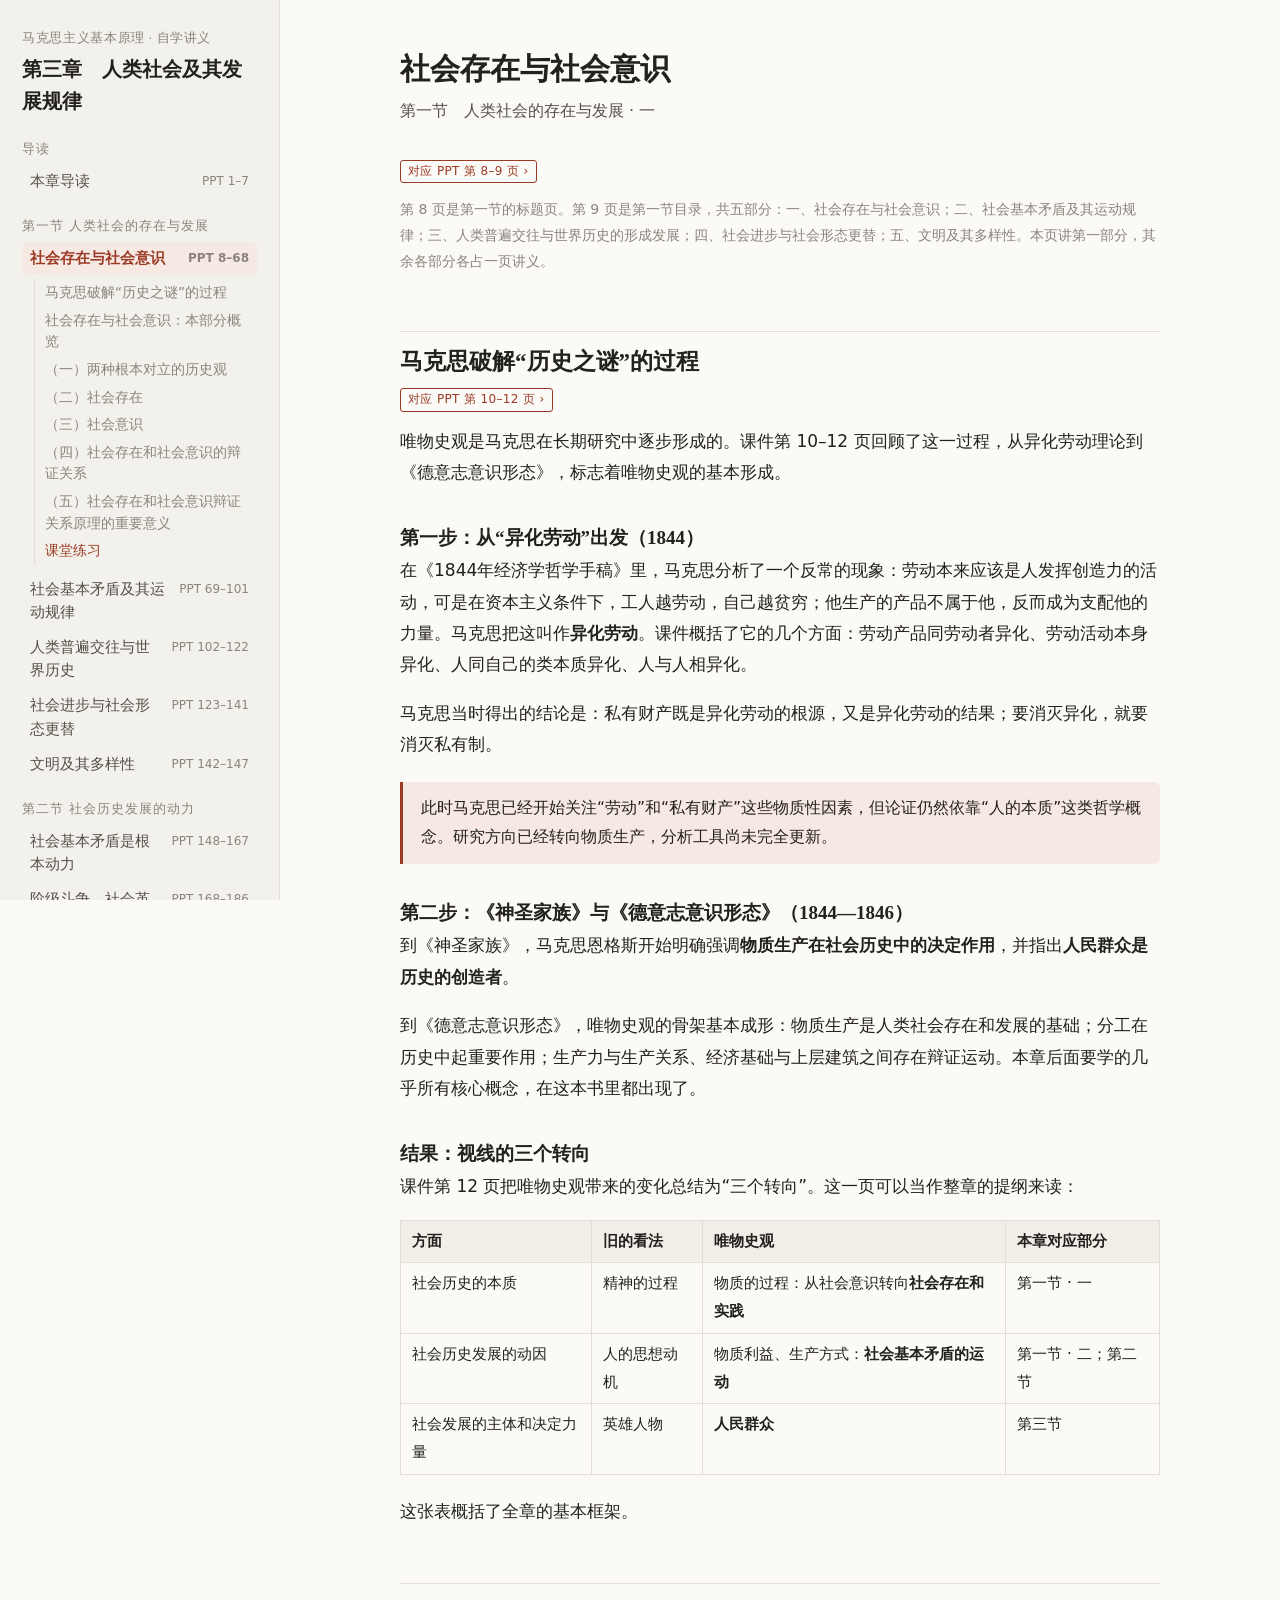
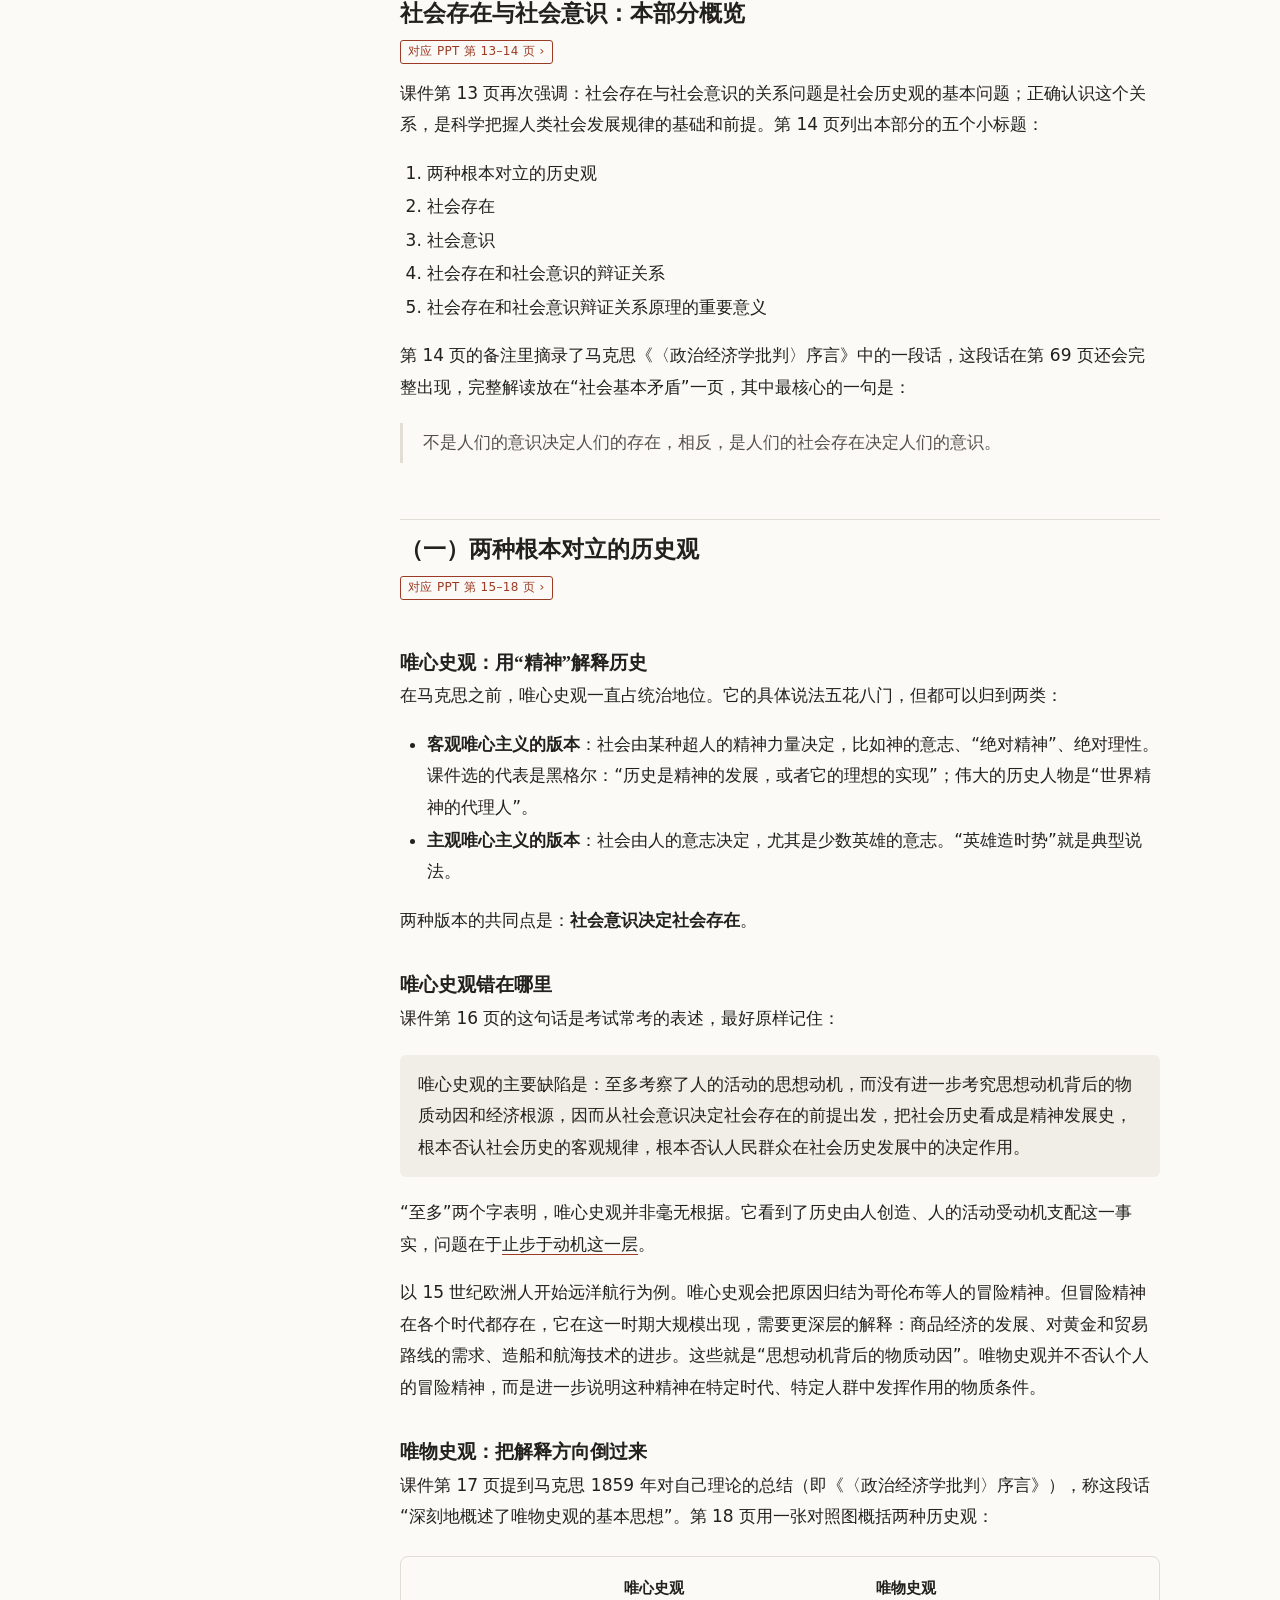
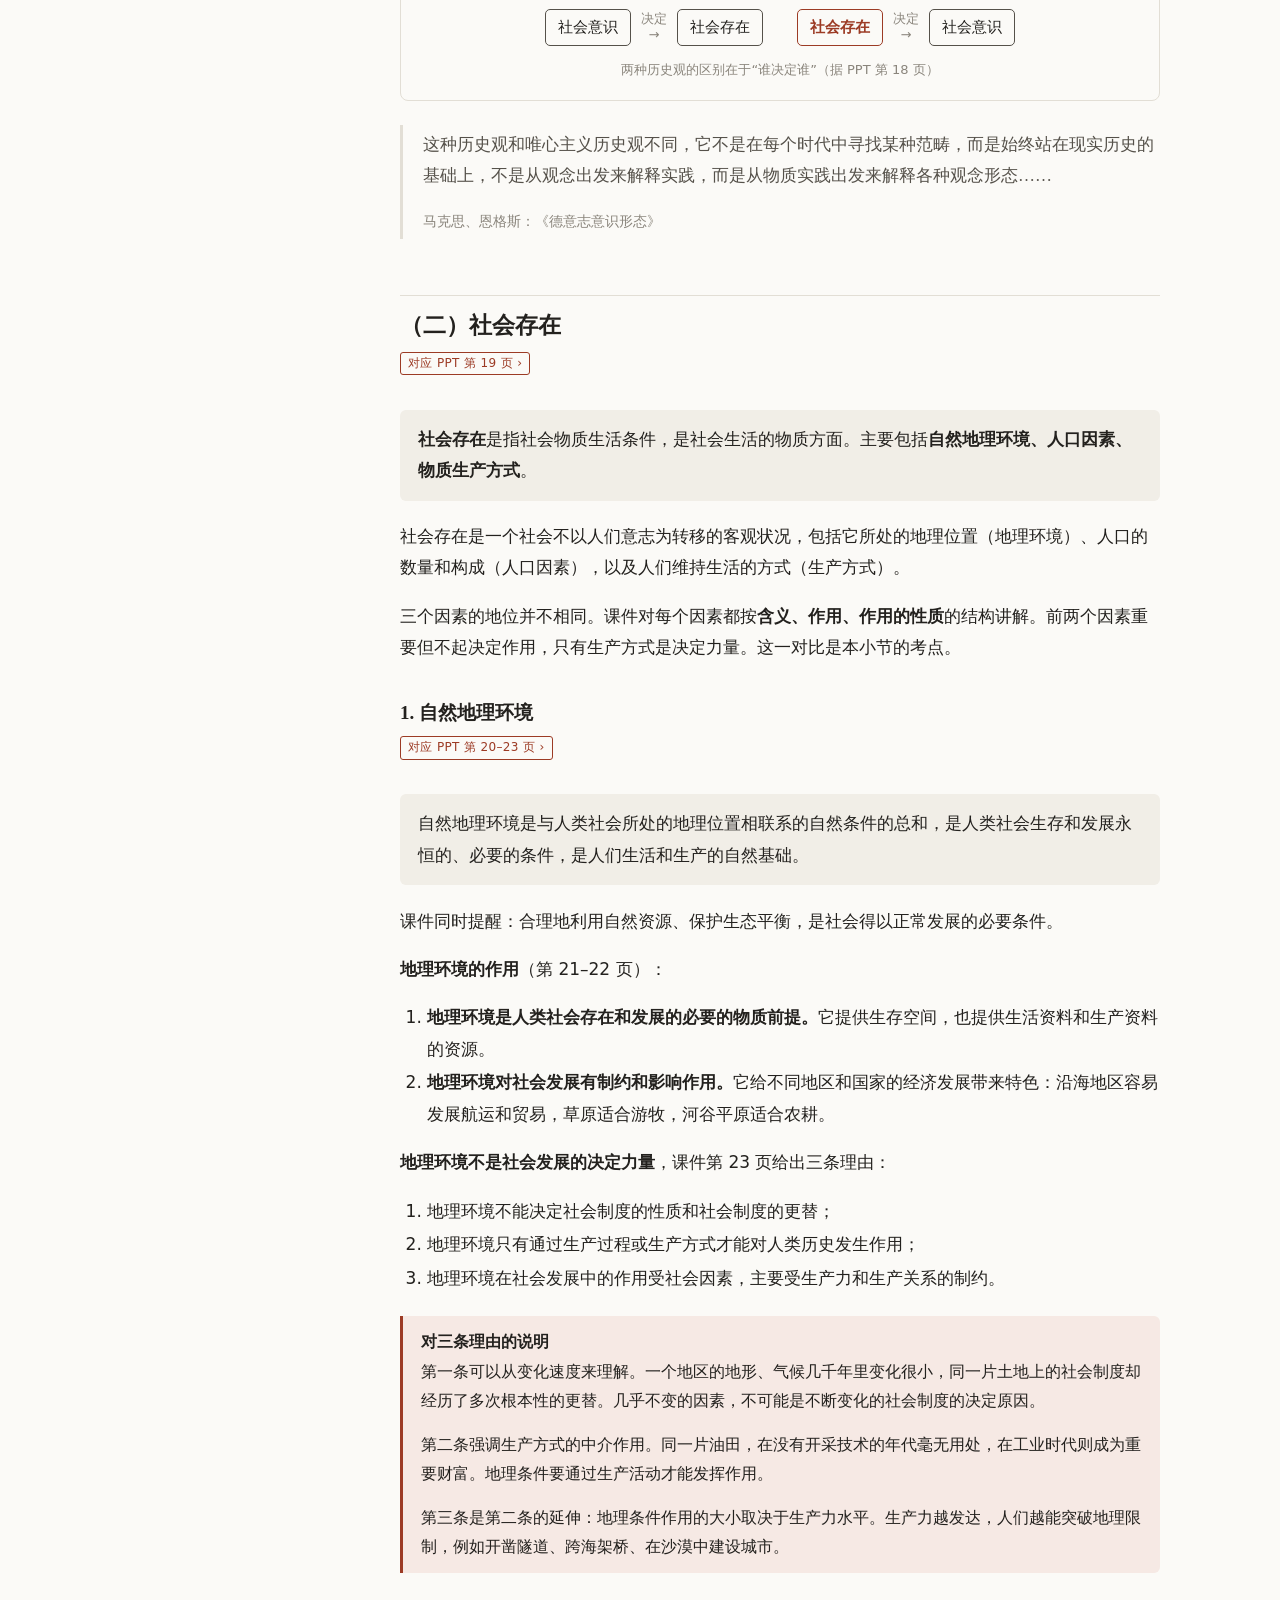
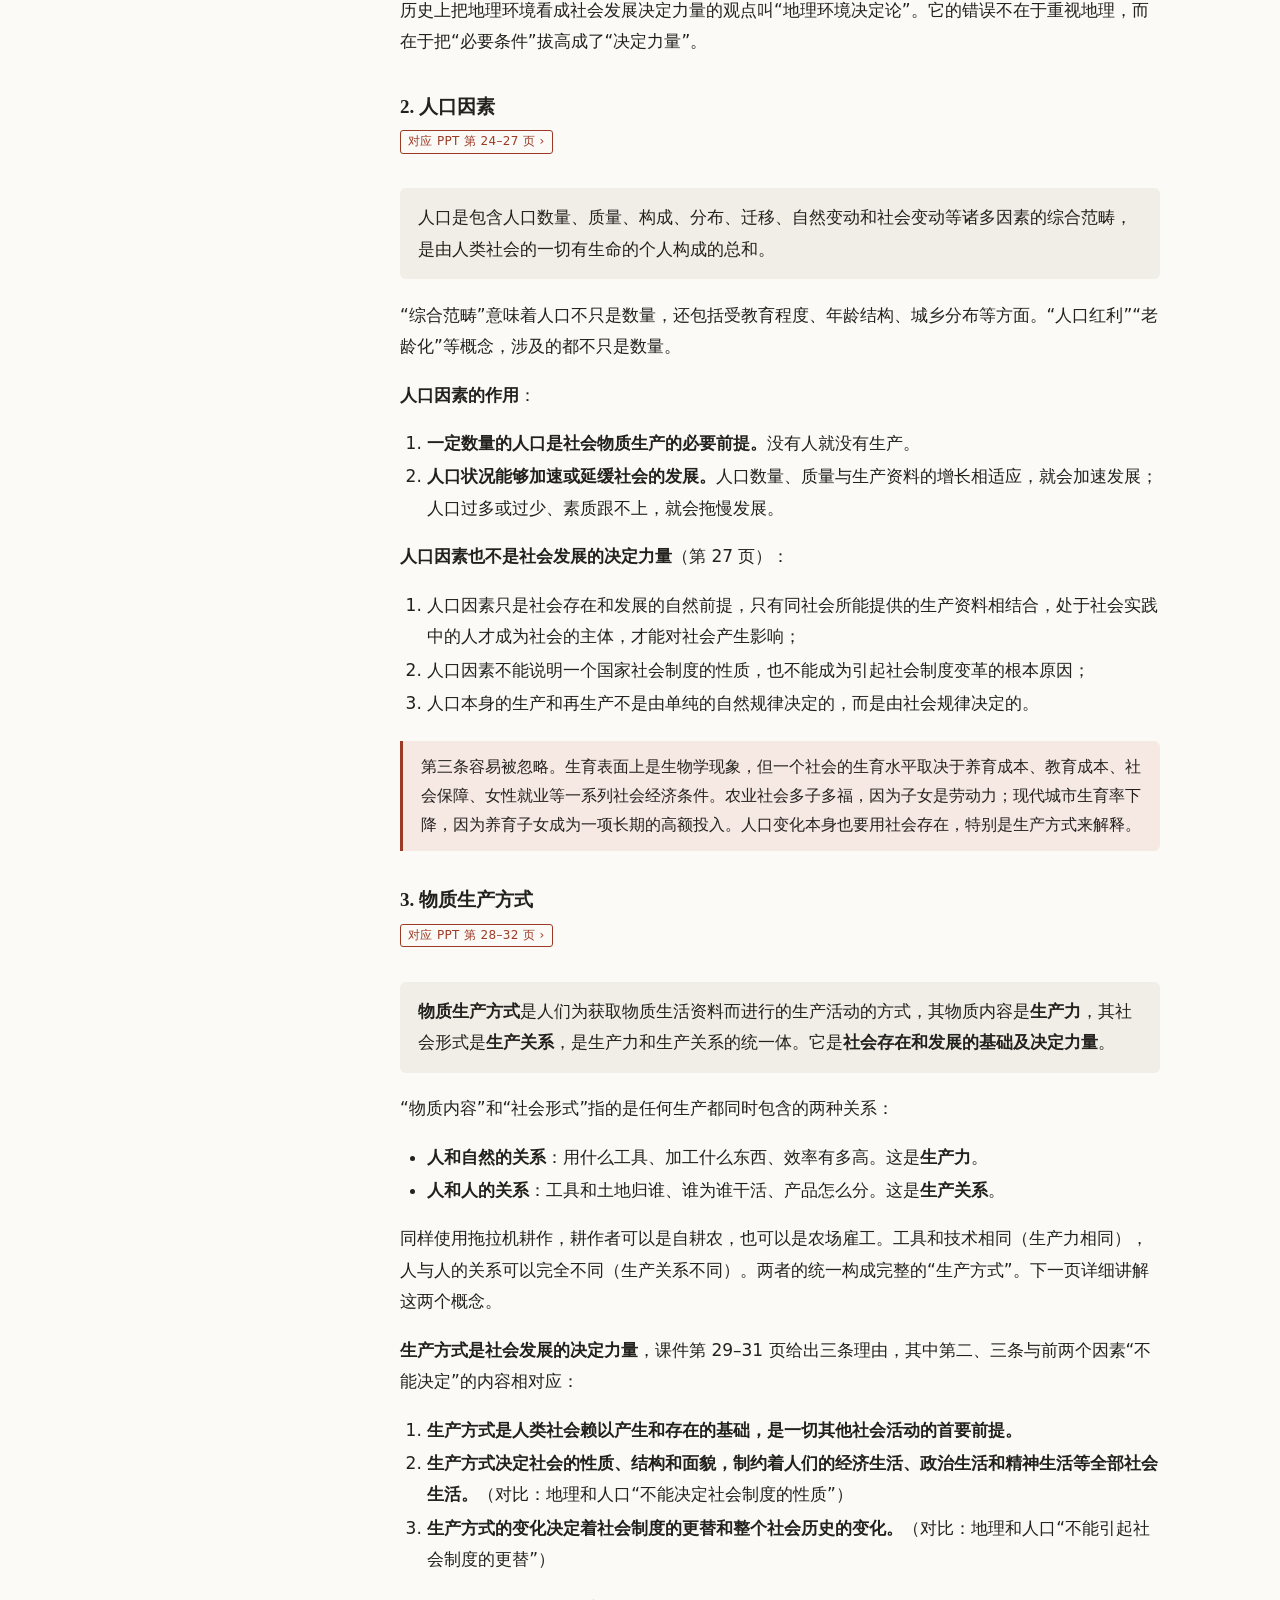
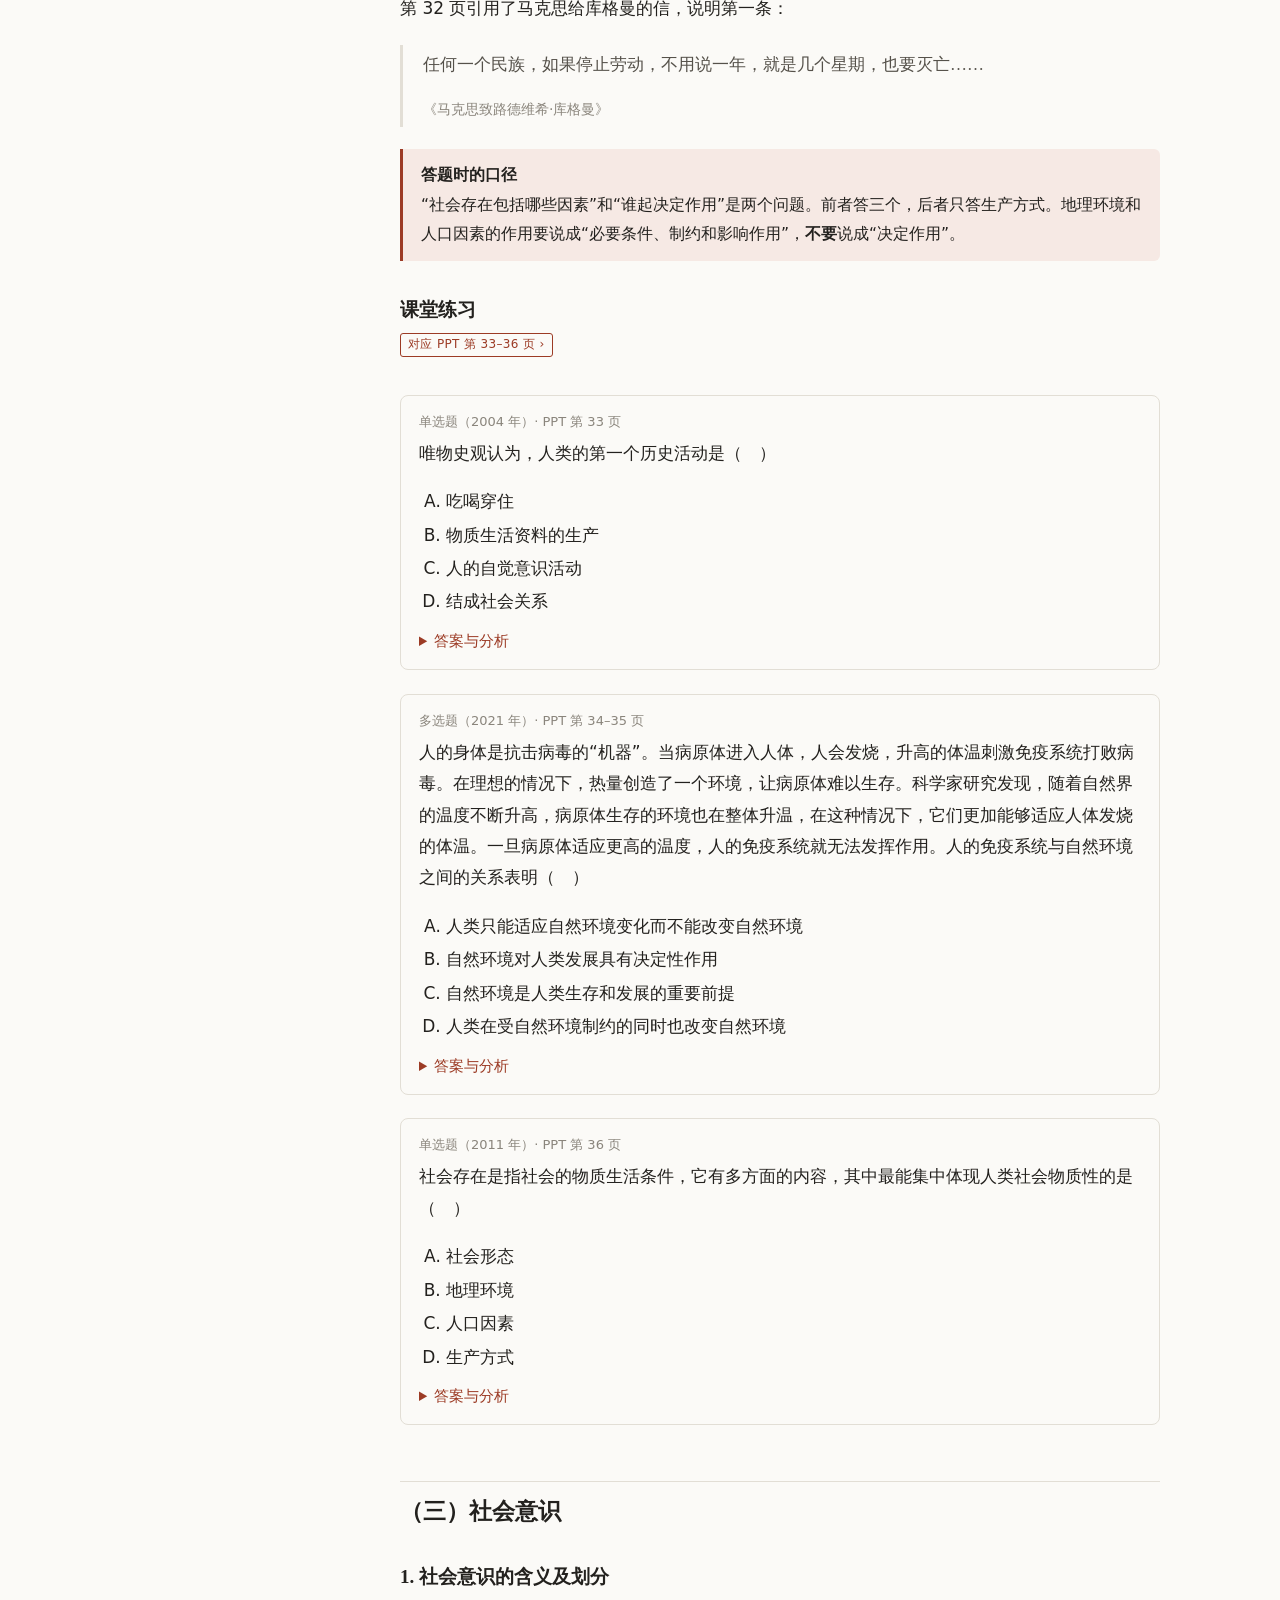
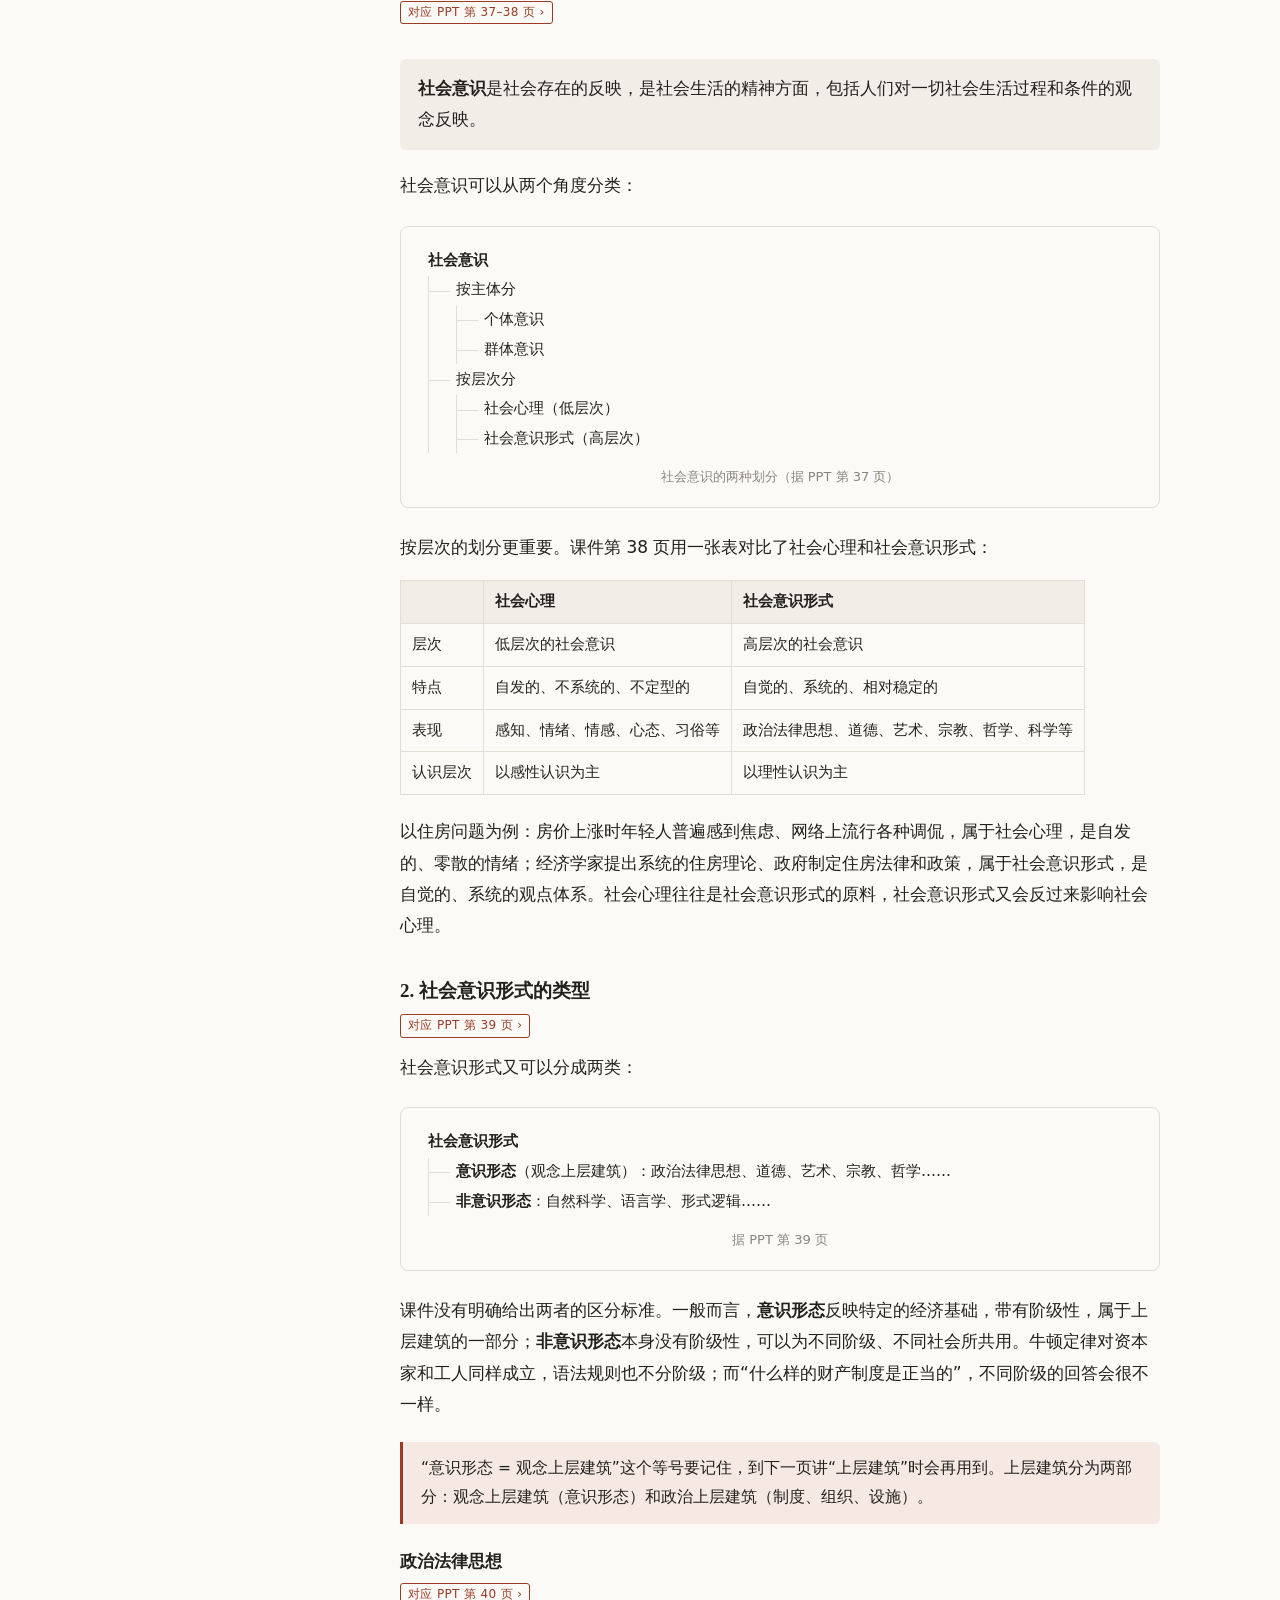
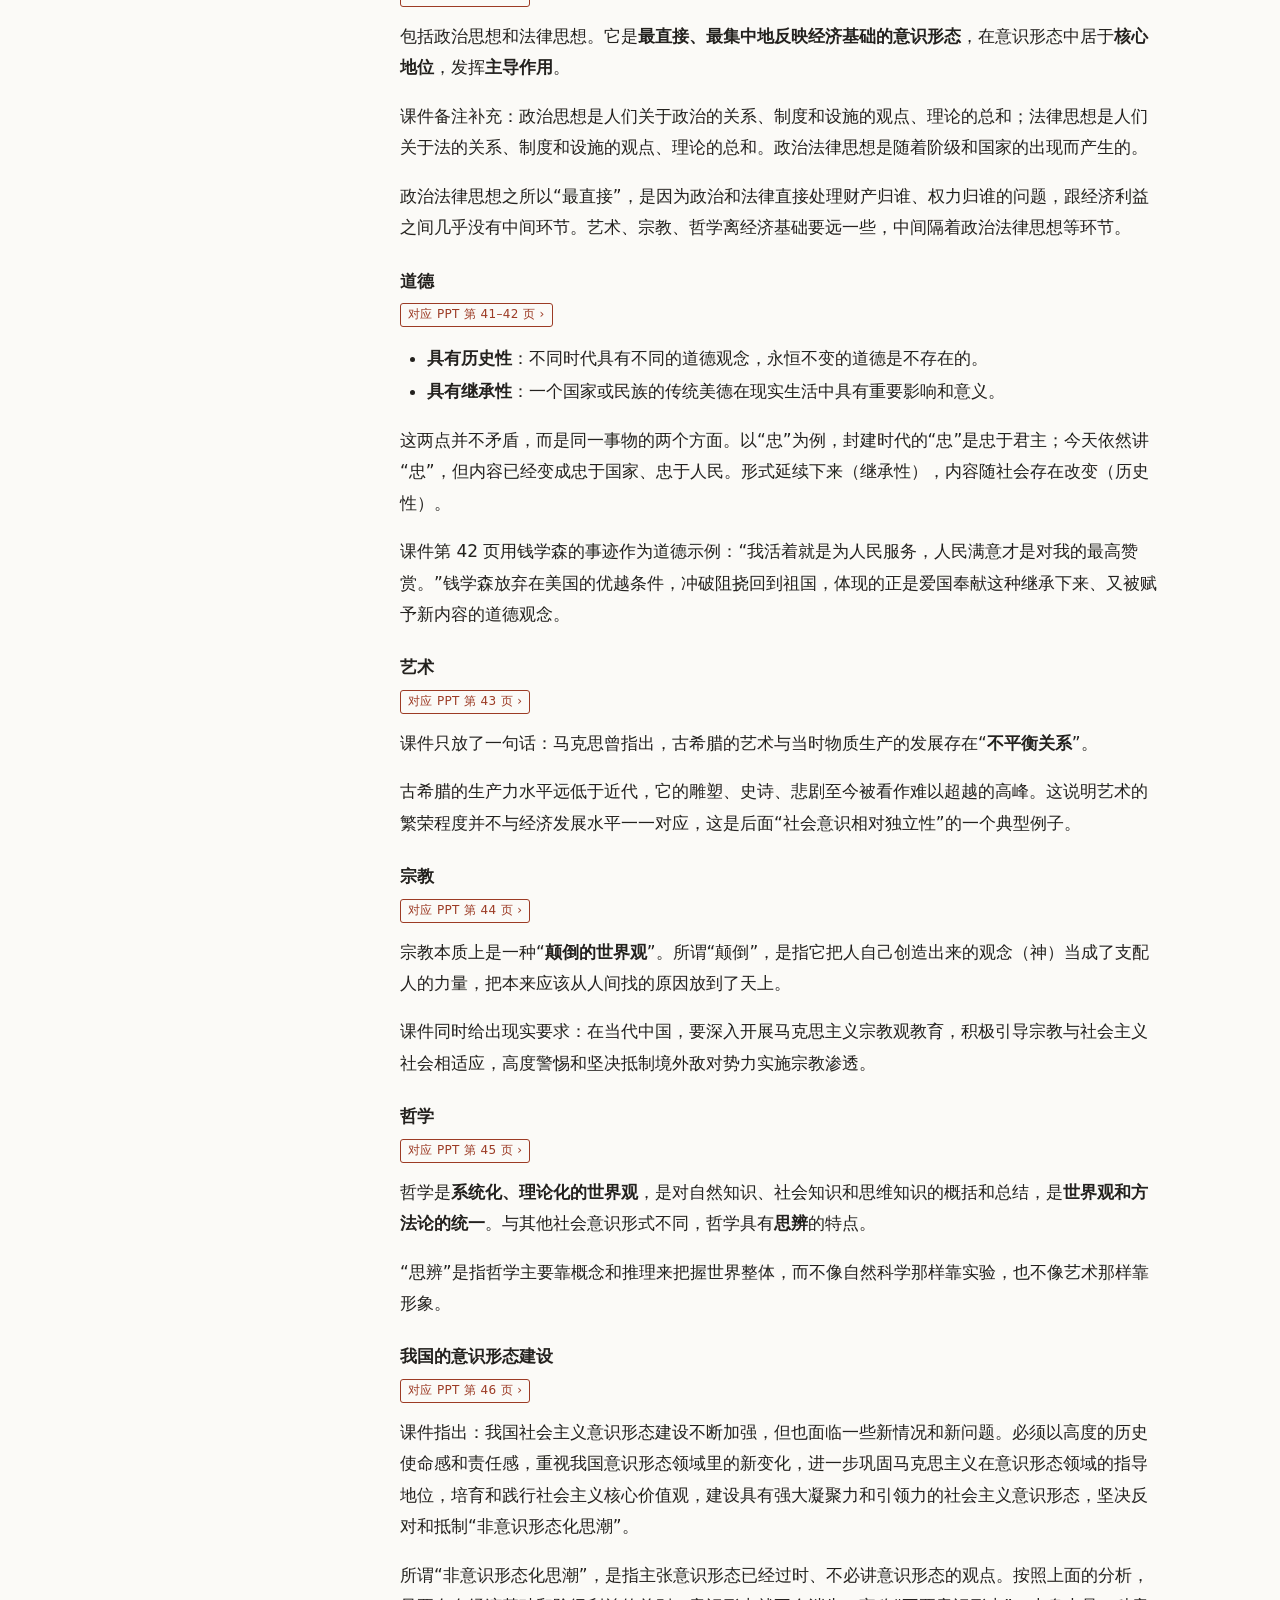
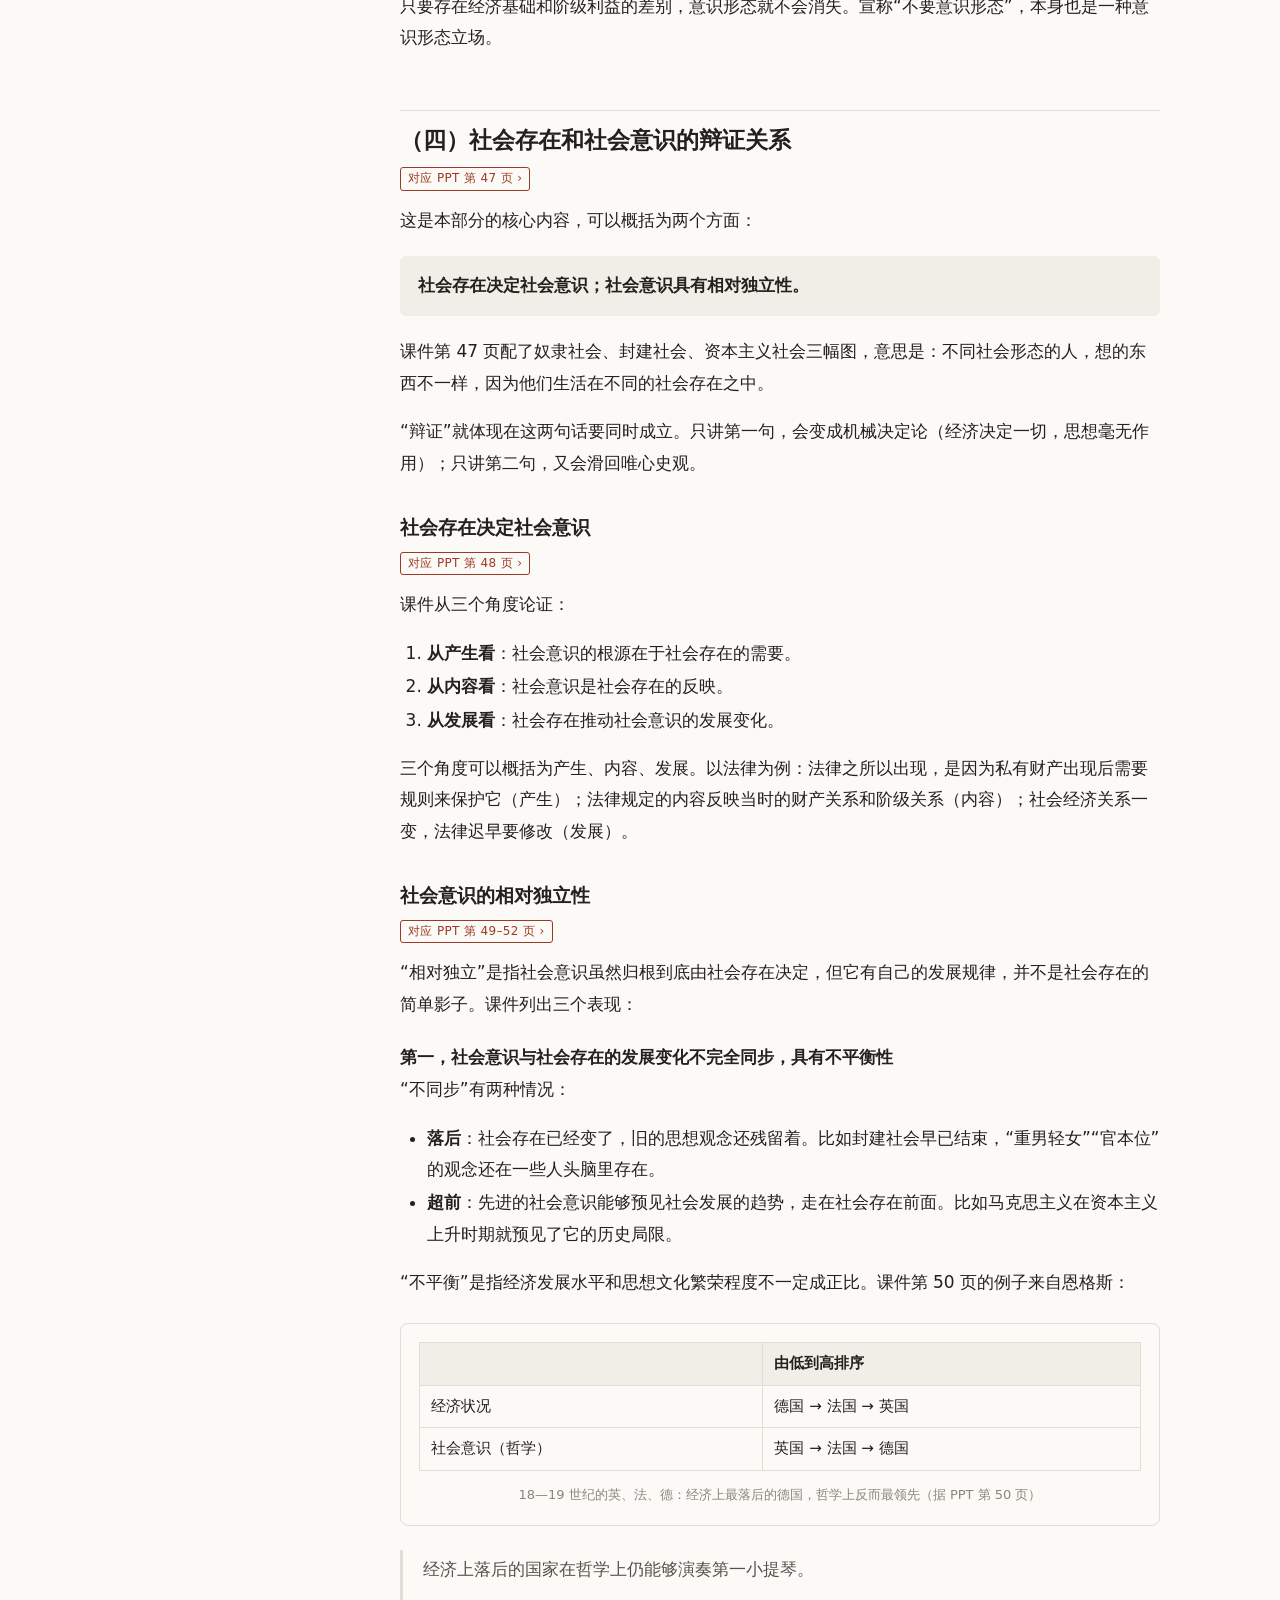
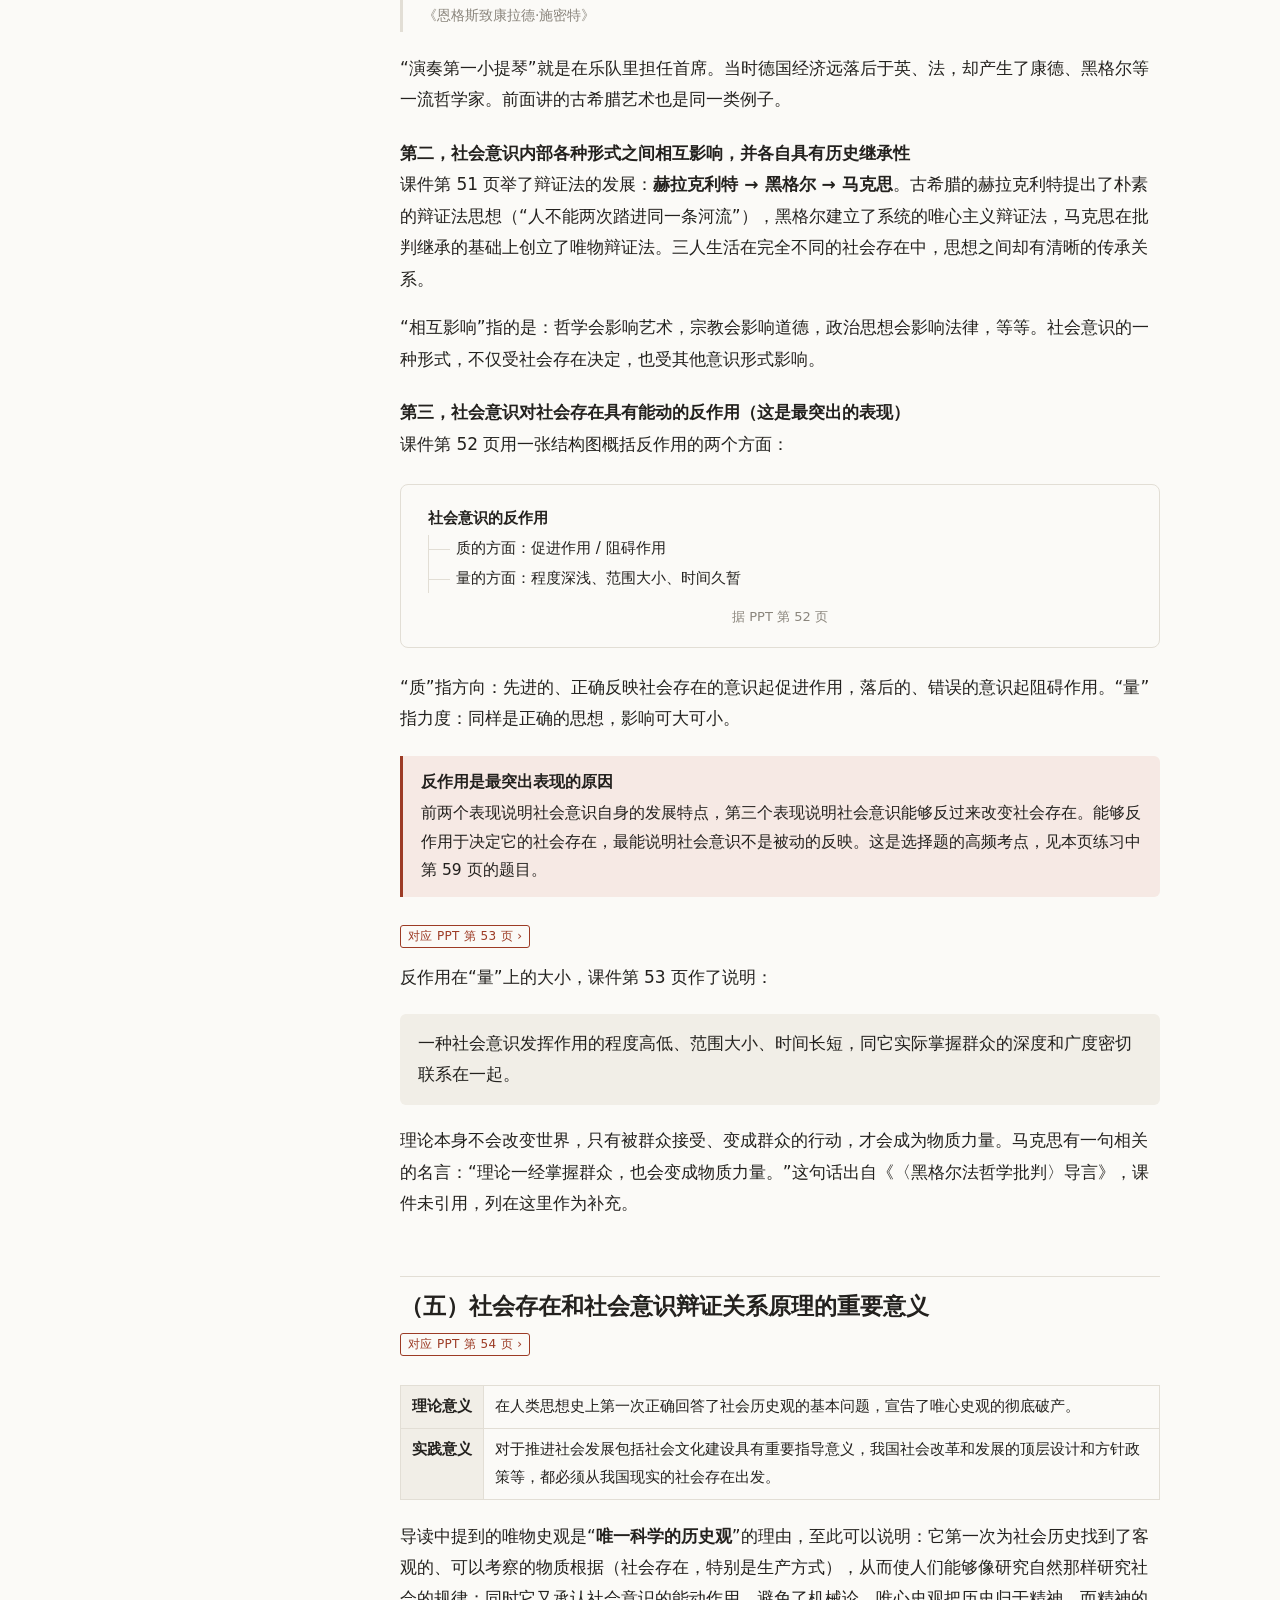
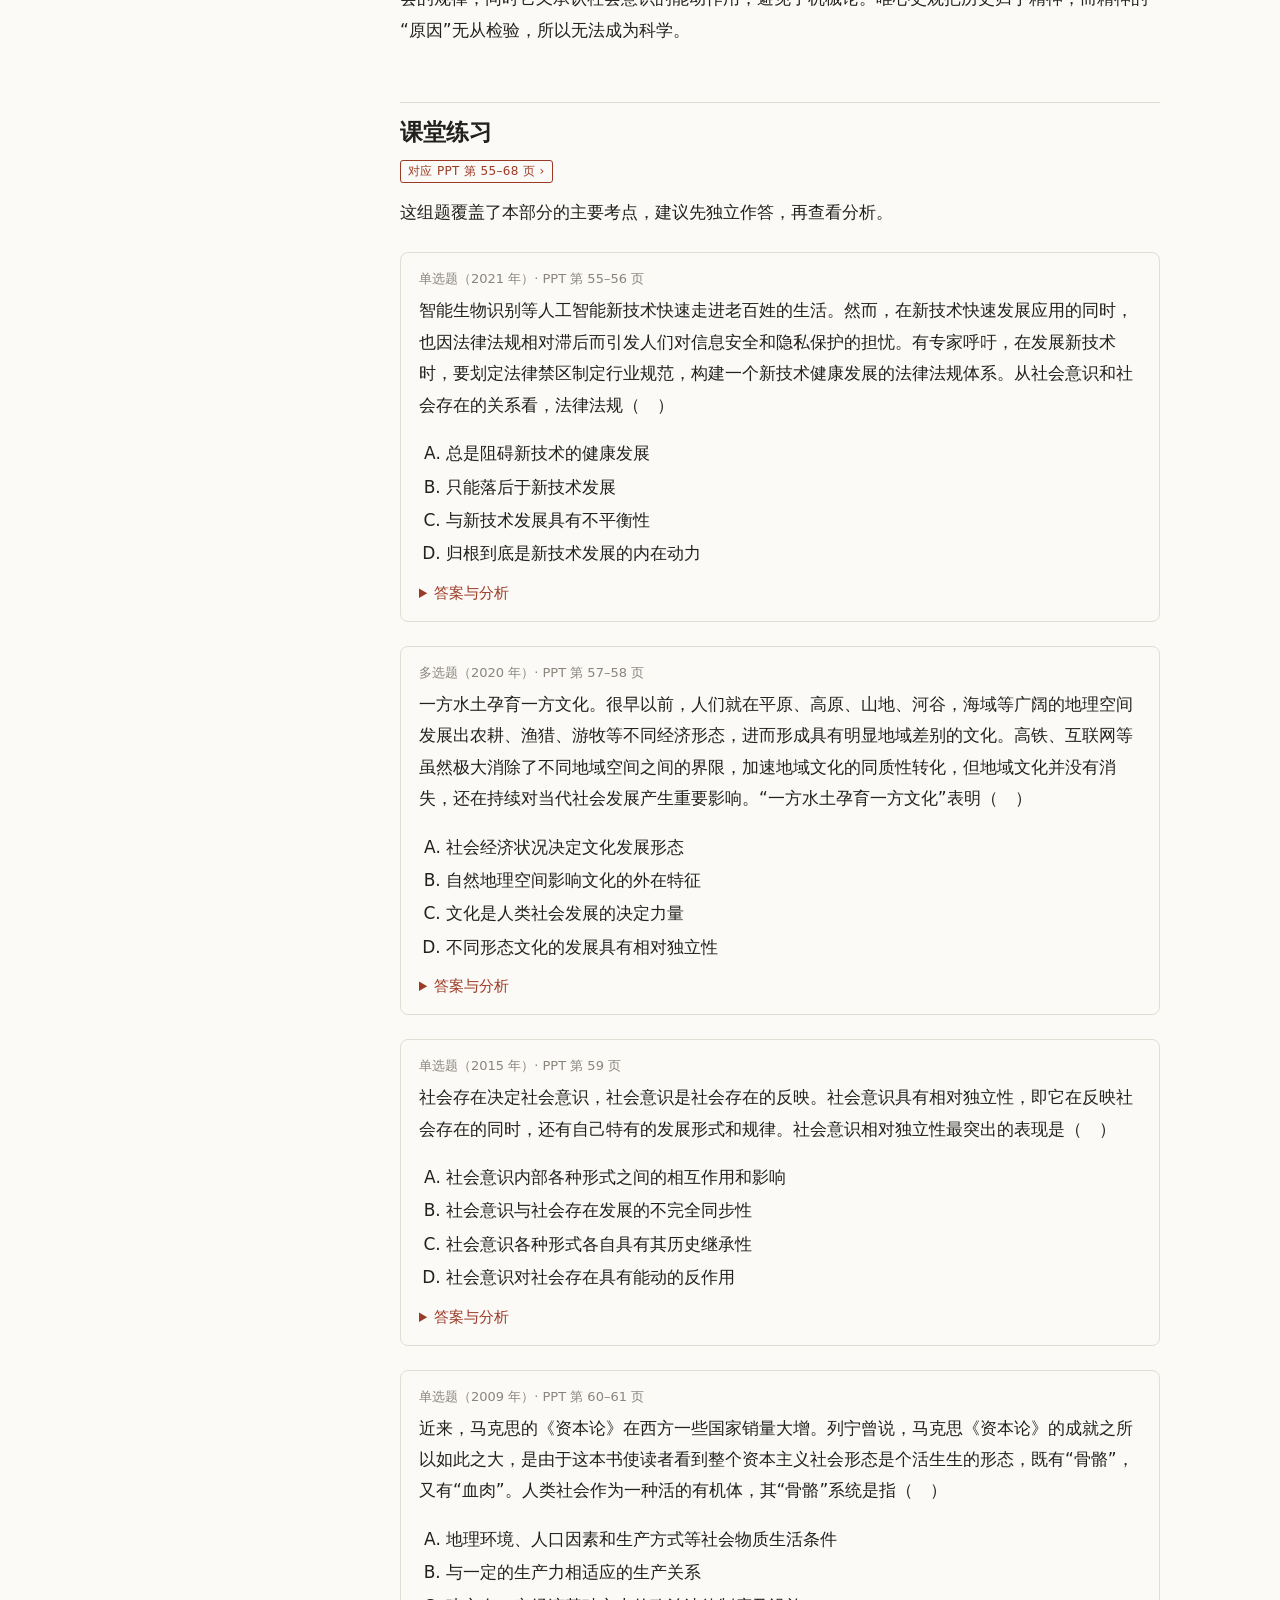
==== commit afd6bd90: "Rewrite prose in declarative style, add clickable slide viewer, improve mobile layout Co-Authored-By" ====
--- a/1-1.html
+++ b/1-1.html
@@ -15,17 +15,17 @@
 <div class="ppt" data-ppt="8-9">对应 PPT 第 8–9 页</div>
 <p class="minor">第 8 页是第一节的标题页。第 9 页是第一节目录，共五部分：一、社会存在与社会意识；二、社会基本矛盾及其运动规律；三、人类普遍交往与世界历史的形成发展；四、社会进步与社会形态更替；五、文明及其多样性。本页讲第一部分，其余各部分各占一页讲义。</p>
 
-<h2 id="riddle">马克思是怎样找到钥匙的</h2>
+<h2 id="riddle">马克思破解“历史之谜”的过程</h2>
 <div class="ppt" data-ppt="10-12">对应 PPT 第 10–12 页</div>
 
-<p>在正式讲概念之前，课件先用三页回顾了马克思本人的思想历程。这三页信息很密，但它们回答了一个重要问题：唯物史观不是凭空想出来的，而是马克思一步步“绕”到这里的。</p>
+<p>唯物史观是马克思在长期研究中逐步形成的。课件第 10–12 页回顾了这一过程，从异化劳动理论到《德意志意识形态》，标志着唯物史观的基本形成。</p>
 
 <h3>第一步：从“异化劳动”出发（1844）</h3>
-<p>在《1844年经济学哲学手稿》里，马克思观察到一个奇怪的现象：劳动本来应该是人发挥创造力的活动，可是在资本主义条件下，工人越劳动，自己越贫穷；他生产的产品不属于他，反而成为支配他的力量。马克思把这叫作<strong>异化劳动</strong>。课件概括了它的几个方面：劳动产品同劳动者异化、劳动活动本身异化、人同自己的类本质异化、人与人相异化。</p>
+<p>在《1844年经济学哲学手稿》里，马克思分析了一个反常的现象：劳动本来应该是人发挥创造力的活动，可是在资本主义条件下，工人越劳动，自己越贫穷；他生产的产品不属于他，反而成为支配他的力量。马克思把这叫作<strong>异化劳动</strong>。课件概括了它的几个方面：劳动产品同劳动者异化、劳动活动本身异化、人同自己的类本质异化、人与人相异化。</p>
 <p>马克思当时得出的结论是：私有财产既是异化劳动的根源，又是异化劳动的结果；要消灭异化，就要消灭私有制。</p>
 
 <div class="note">
-<p>这时的马克思已经把目光投向了“劳动”和“私有财产”这些物质性的东西，但他还在用“人的本质”这样的哲学概念来论证。也就是说，方向对了，工具还没有完全换掉。</p>
+<p>此时马克思已经开始关注“劳动”和“私有财产”这些物质性因素，但论证仍然依靠“人的本质”这类哲学概念。研究方向已经转向物质生产，分析工具尚未完全更新。</p>
 </div>
 
 <h3>第二步：《神圣家族》与《德意志意识形态》（1844—1846）</h3>
@@ -36,13 +36,13 @@
 <p>课件第 12 页把唯物史观带来的变化总结为“三个转向”。这一页可以当作整章的提纲来读：</p>
 
 <table>
-<tr><th>问题</th><th>旧的看法</th><th>唯物史观</th><th>本章对应部分</th></tr>
-<tr><td>社会历史的本质是什么？</td><td>精神的过程</td><td>物质的过程：从社会意识转向<strong>社会存在和实践</strong></td><td>第一节 · 一</td></tr>
-<tr><td>是什么推动历史？</td><td>人的思想动机</td><td>物质利益、生产方式：<strong>社会基本矛盾的运动</strong></td><td>第一节 · 二；第二节</td></tr>
-<tr><td>谁是决定力量？</td><td>英雄人物</td><td><strong>人民群众</strong></td><td>第三节</td></tr>
+<tr><th>方面</th><th>旧的看法</th><th>唯物史观</th><th>本章对应部分</th></tr>
+<tr><td>社会历史的本质</td><td>精神的过程</td><td>物质的过程：从社会意识转向<strong>社会存在和实践</strong></td><td>第一节 · 一</td></tr>
+<tr><td>社会历史发展的动因</td><td>人的思想动机</td><td>物质利益、生产方式：<strong>社会基本矛盾的运动</strong></td><td>第一节 · 二；第二节</td></tr>
+<tr><td>社会发展的主体和决定力量</td><td>英雄人物</td><td><strong>人民群众</strong></td><td>第三节</td></tr>
 </table>
 
-<p>记住这张表，你就有了全章的骨架。</p>
+<p>这张表概括了全章的基本框架。</p>
 
 <h2 id="overview">社会存在与社会意识：本部分概览</h2>
 <div class="ppt" data-ppt="13-14">对应 PPT 第 13–14 页</div>
@@ -55,7 +55,7 @@
 <li>社会存在和社会意识的辩证关系</li>
 <li>社会存在和社会意识辩证关系原理的重要意义</li>
 </ol>
-<p>第 14 页的备注里摘录了马克思《〈政治经济学批判〉序言》中的一段话，这段话在第 69 页还会完整出现，我们到“社会基本矛盾”那一页再细读。这里先记住其中最核心的一句：</p>
+<p>第 14 页的备注里摘录了马克思《〈政治经济学批判〉序言》中的一段话，这段话在第 69 页还会完整出现，完整解读放在“社会基本矛盾”一页，其中最核心的一句是：</p>
 <blockquote><p>不是人们的意识决定人们的存在，相反，是人们的社会存在决定人们的意识。</p></blockquote>
 
 <h2 id="two-views">（一）两种根本对立的历史观</h2>
@@ -74,8 +74,8 @@
 <div class="def">
 <p>唯心史观的主要缺陷是：至多考察了人的活动的思想动机，而没有进一步考究思想动机背后的物质动因和经济根源，因而从社会意识决定社会存在的前提出发，把社会历史看成是精神发展史，根本否认社会历史的客观规律，根本否认人民群众在社会历史发展中的决定作用。</p>
 </div>
-<p>注意“至多”两个字。唯心史观并不是胡说八道，它看到了一个真实的东西：历史确实是人做出来的，人做事确实有动机。它的问题是<em>停在了动机这一层</em>。</p>
-<p>举个例子。如果问“欧洲人为什么在 15 世纪开始远洋航行”，唯心史观可能回答“因为哥伦布有冒险精神”。可是冒险精神哪个时代都有，为什么偏偏这个时候大规模出现？继续往下追，就会碰到商品经济的发展、对黄金和贸易路线的需求、造船和航海技术的进步。这些就是“思想动机背后的物质动因”。唯物史观并不否认哥伦布的冒险精神，而是要求继续追问：这种精神为什么在这个时候、在这些人身上起了作用。</p>
+<p>“至多”两个字表明，唯心史观并非毫无根据。它看到了历史由人创造、人的活动受动机支配这一事实，问题在于<em>止步于动机这一层</em>。</p>
+<p>以 15 世纪欧洲人开始远洋航行为例。唯心史观会把原因归结为哥伦布等人的冒险精神。但冒险精神在各个时代都存在，它在这一时期大规模出现，需要更深层的解释：商品经济的发展、对黄金和贸易路线的需求、造船和航海技术的进步。这些就是“思想动机背后的物质动因”。唯物史观并不否认个人的冒险精神，而是进一步说明这种精神在特定时代、特定人群中发挥作用的物质条件。</p>
 
 <h3>唯物史观：把解释方向倒过来</h3>
 <p>课件第 17 页提到马克思 1859 年对自己理论的总结（即《〈政治经济学批判〉序言》），称这段话“深刻地概述了唯物史观的基本思想”。第 18 页用一张对照图概括两种历史观：</p>
@@ -84,11 +84,11 @@
 <div class="row">
   <div class="col">
     <div><strong>唯心史观</strong></div>
-    <div class="row"><div class="box">社会意识</div><div class="arr">决定<br>→</div><div class="box">社会存在</div></div>
+    <div class="row"><div class="box">社会意识</div><div class="arr">决定<br><i class="ar"></i></div><div class="box">社会存在</div></div>
   </div>
   <div class="col" style="margin-left:24px">
     <div><strong>唯物史观</strong></div>
-    <div class="row"><div class="box hl">社会存在</div><div class="arr">决定<br>→</div><div class="box">社会意识</div></div>
+    <div class="row"><div class="box hl">社会存在</div><div class="arr">决定<br><i class="ar"></i></div><div class="box">社会意识</div></div>
   </div>
 </div>
 <div class="cap">两种历史观的区别在于“谁决定谁”（据 PPT 第 18 页）</div>
@@ -106,8 +106,8 @@
 <p><strong>社会存在</strong>是指社会物质生活条件，是社会生活的物质方面。主要包括<strong>自然地理环境、人口因素、物质生产方式</strong>。</p>
 </div>
 
-<p>先建立一个直觉：假设你要描述一个社会“客观上是什么样子”，而且只能描述那些不以人们想法为转移的东西，你会描述什么？大概是：它在什么地方（地理环境），有多少人、是什么样的人（人口），靠什么方式过日子（生产方式）。这三样就是社会存在。</p>
-<p>这三个因素的地位并不相同。课件接下来对每个因素都按同一个结构讲：<strong>是什么 → 起什么作用 → 作用的性质</strong>。读完你会发现，前两个因素都是“重要但不起决定作用”，只有生产方式是决定力量。这个对比就是本小节的考点。</p>
+<p>社会存在是一个社会不以人们意志为转移的客观状况，包括它所处的地理位置（地理环境）、人口的数量和构成（人口因素），以及人们维持生活的方式（生产方式）。</p>
+<p>三个因素的地位并不相同。课件对每个因素都按<strong>含义、作用、作用的性质</strong>的结构讲解。前两个因素重要但不起决定作用，只有生产方式是决定力量。这一对比是本小节的考点。</p>
 
 <h3>1. 自然地理环境</h3>
 <div class="ppt" data-ppt="20-23">对应 PPT 第 20–23 页</div>
@@ -117,13 +117,13 @@
 </div>
 <p>课件同时提醒：合理地利用自然资源、保护生态平衡，是社会得以正常发展的必要条件。</p>
 
-<p><strong>它起什么作用？</strong>课件分两点（第 21–22 页）：</p>
+<p><strong>地理环境的作用</strong>（第 21–22 页）：</p>
 <ol>
 <li><strong>地理环境是人类社会存在和发展的必要的物质前提。</strong>它提供生存空间，也提供生活资料和生产资料的资源。</li>
 <li><strong>地理环境对社会发展有制约和影响作用。</strong>它给不同地区和国家的经济发展带来特色：沿海地区容易发展航运和贸易，草原适合游牧，河谷平原适合农耕。</li>
 </ol>
 
-<p><strong>但它不是决定力量。</strong>课件第 23 页给出三条理由：</p>
+<p><strong>地理环境不是社会发展的决定力量</strong>，课件第 23 页给出三条理由：</p>
 <ol>
 <li>地理环境不能决定社会制度的性质和社会制度的更替；</li>
 <li>地理环境只有通过生产过程或生产方式才能对人类历史发生作用；</li>
@@ -131,10 +131,10 @@
 </ol>
 
 <div class="note">
-<span class="t">三条理由怎么理解</span>
-<p>第一条最好用“变化速度”来想。一个地区的地形、气候几千年里变化很小，可是同一片土地上的社会制度可以经历好几次根本性的更替。一个几乎不变的东西，不可能是一个不断变化的东西的决定原因。</p>
-<p>第二条说的是“中介”。同样一片油田，在没有开采技术的年代毫无用处，在工业时代就成了财富。地理条件本身不说话，要通过人们怎样生产才起作用。</p>
-<p>第三条是第二条的延伸：同样的地理条件起多大作用，取决于生产力有多高。生产力越发达，人们越能突破地理限制，比如修隧道、跨海架桥、在沙漠里建城市。</p>
+<span class="t">对三条理由的说明</span>
+<p>第一条可以从变化速度来理解。一个地区的地形、气候几千年里变化很小，同一片土地上的社会制度却经历了多次根本性的更替。几乎不变的因素，不可能是不断变化的社会制度的决定原因。</p>
+<p>第二条强调生产方式的中介作用。同一片油田，在没有开采技术的年代毫无用处，在工业时代则成为重要财富。地理条件要通过生产活动才能发挥作用。</p>
+<p>第三条是第二条的延伸：地理条件作用的大小取决于生产力水平。生产力越发达，人们越能突破地理限制，例如开凿隧道、跨海架桥、在沙漠中建设城市。</p>
 </div>
 
 <p>历史上把地理环境看成社会发展决定力量的观点叫“地理环境决定论”。它的错误不在于重视地理，而在于把“必要条件”拔高成了“决定力量”。</p>
@@ -146,15 +146,15 @@
 <p>人口是包含人口数量、质量、构成、分布、迁移、自然变动和社会变动等诸多因素的综合范畴，是由人类社会的一切有生命的个人构成的总和。</p>
 </div>
 
-<p>注意“综合范畴”：人口不只是“多少人”，还包括这些人的受教育程度、年龄结构、城乡分布等。今天常说的“人口红利”“老龄化”，讲的都不只是数量。</p>
-
-<p><strong>它起什么作用？</strong></p>
+<p>“综合范畴”意味着人口不只是数量，还包括受教育程度、年龄结构、城乡分布等方面。“人口红利”“老龄化”等概念，涉及的都不只是数量。</p>
+
+<p><strong>人口因素的作用</strong>：</p>
 <ol>
 <li><strong>一定数量的人口是社会物质生产的必要前提。</strong>没有人就没有生产。</li>
 <li><strong>人口状况能够加速或延缓社会的发展。</strong>人口数量、质量与生产资料的增长相适应，就会加速发展；人口过多或过少、素质跟不上，就会拖慢发展。</li>
 </ol>
 
-<p><strong>但它也不是决定力量</strong>（第 27 页）：</p>
+<p><strong>人口因素也不是社会发展的决定力量</strong>（第 27 页）：</p>
 <ol>
 <li>人口因素只是社会存在和发展的自然前提，只有同社会所能提供的生产资料相结合，处于社会实践中的人才成为社会的主体，才能对社会产生影响；</li>
 <li>人口因素不能说明一个国家社会制度的性质，也不能成为引起社会制度变革的根本原因；</li>
@@ -162,7 +162,7 @@
 </ol>
 
 <div class="note">
-<p>第三条最容易被忽略，但很有意思。生孩子看起来是纯生物学的事，可是一个社会生多少孩子，取决于养孩子的成本、教育成本、社会保障、女性就业等一系列社会经济条件。农业社会多子多福，是因为孩子是劳动力；现代城市里生育率下降，是因为孩子越来越成为一项长期的高额投入。人口变化本身就要用社会存在，特别是生产方式来解释。</p>
+<p>第三条容易被忽略。生育表面上是生物学现象，但一个社会的生育水平取决于养育成本、教育成本、社会保障、女性就业等一系列社会经济条件。农业社会多子多福，因为子女是劳动力；现代城市生育率下降，因为养育子女成为一项长期的高额投入。人口变化本身也要用社会存在，特别是生产方式来解释。</p>
 </div>
 
 <h3>3. 物质生产方式</h3>
@@ -172,14 +172,14 @@
 <p><strong>物质生产方式</strong>是人们为获取物质生活资料而进行的生产活动的方式，其物质内容是<strong>生产力</strong>，其社会形式是<strong>生产关系</strong>，是生产力和生产关系的统一体。它是<strong>社会存在和发展的基础及决定力量</strong>。</p>
 </div>
 
-<p>“物质内容”和“社会形式”怎么理解？任何生产都同时包含两种关系：</p>
+<p>“物质内容”和“社会形式”指的是任何生产都同时包含的两种关系：</p>
 <ul>
 <li><strong>人和自然的关系</strong>：用什么工具、加工什么东西、效率有多高。这是<strong>生产力</strong>。</li>
 <li><strong>人和人的关系</strong>：工具和土地归谁、谁为谁干活、产品怎么分。这是<strong>生产关系</strong>。</li>
 </ul>
-<p>同样是用拖拉机种地，可以是自己的地自己种，也可以是给农场主打工。工具和技术一样（生产力相同），人与人的关系可以完全不同（生产关系不同）。两者合在一起，才是完整的“生产方式”。下一页会详细讲这两个概念。</p>
-
-<p><strong>为什么它是决定力量？</strong>课件第 29–31 页给了三条，对比一下前两个因素，你会发现正好是它们“做不到”的事情：</p>
+<p>同样使用拖拉机耕作，耕作者可以是自耕农，也可以是农场雇工。工具和技术相同（生产力相同），人与人的关系可以完全不同（生产关系不同）。两者的统一构成完整的“生产方式”。下一页详细讲解这两个概念。</p>
+
+<p><strong>生产方式是社会发展的决定力量</strong>，课件第 29–31 页给出三条理由，其中第二、三条与前两个因素“不能决定”的内容相对应：</p>
 <ol>
 <li><strong>生产方式是人类社会赖以产生和存在的基础，是一切其他社会活动的首要前提。</strong></li>
 <li><strong>生产方式决定社会的性质、结构和面貌，制约着人们的经济生活、政治生活和精神生活等全部社会生活。</strong>（对比：地理和人口“不能决定社会制度的性质”）</li>
@@ -206,7 +206,7 @@
 <ol class="opt"><li>吃喝穿住</li><li>物质生活资料的生产</li><li>人的自觉意识活动</li><li>结成社会关系</li></ol>
 <details><summary>答案与分析</summary><div>
 <p><span class="ans">答案：B</span></p>
-<p>A 是陷阱。“吃喝穿住”是需要，不是活动；人要满足这些需要，就得先把吃的、穿的生产出来，所以第一个历史活动是“生产”。这也正是恩格斯那段话的逻辑：先有吃喝住穿的需要，所以生产构成基础。C 是唯心史观的说法。D 是在生产中才形成的，不在生产之前。</p>
+<p>A 是干扰项。“吃喝穿住”是需要，不是活动；人要满足这些需要，就得先把吃的、穿的生产出来，所以第一个历史活动是“生产”。这也正是恩格斯那段话的逻辑：先有吃喝住穿的需要，所以生产构成基础。C 是唯心史观的说法。D 是在生产中才形成的，不在生产之前。</p>
 </div></details>
 </div>
 
@@ -265,7 +265,7 @@
 <tr><td>认识层次</td><td>以感性认识为主</td><td>以理性认识为主</td></tr>
 </table>
 
-<p>举个例子帮你区分：房价上涨时，很多年轻人普遍感到焦虑，网上流行各种调侃，这是社会心理，是自发的、零散的情绪。经济学家写出系统的住房理论，政府制定住房法律和政策，这些就属于社会意识形式，是自觉的、系统的观点体系。社会心理往往是社会意识形式的原料，社会意识形式又会反过来影响社会心理。</p>
+<p>以住房问题为例：房价上涨时年轻人普遍感到焦虑、网络上流行各种调侃，属于社会心理，是自发的、零散的情绪；经济学家提出系统的住房理论、政府制定住房法律和政策，属于社会意识形式，是自觉的、系统的观点体系。社会心理往往是社会意识形式的原料，社会意识形式又会反过来影响社会心理。</p>
 
 <h3>2. 社会意识形式的类型</h3>
 <div class="ppt" data-ppt="39">对应 PPT 第 39 页</div>
@@ -282,7 +282,7 @@
 <div class="cap">据 PPT 第 39 页</div>
 </div>
 
-<p>区分标准是什么？课件没有明说，但可以这样理解：<strong>意识形态</strong>反映特定的经济基础，带有阶级性，属于上层建筑的一部分；<strong>非意识形态</strong>本身没有阶级性，可以为不同阶级、不同社会所共用。牛顿定律对资本家和工人同样成立，语法规则也不分阶级；而“什么样的财产制度是正当的”，不同阶级的回答会很不一样。</p>
+<p>课件没有明确给出两者的区分标准。一般而言，<strong>意识形态</strong>反映特定的经济基础，带有阶级性，属于上层建筑的一部分；<strong>非意识形态</strong>本身没有阶级性，可以为不同阶级、不同社会所共用。牛顿定律对资本家和工人同样成立，语法规则也不分阶级；而“什么样的财产制度是正当的”，不同阶级的回答会很不一样。</p>
 
 <div class="note">
 <p>“意识形态 = 观念上层建筑”这个等号要记住，到下一页讲“上层建筑”时会再用到。上层建筑分为两部分：观念上层建筑（意识形态）和政治上层建筑（制度、组织、设施）。</p>
@@ -292,7 +292,7 @@
 <div class="ppt" data-ppt="40">对应 PPT 第 40 页</div>
 <p>包括政治思想和法律思想。它是<strong>最直接、最集中地反映经济基础的意识形态</strong>，在意识形态中居于<strong>核心地位</strong>，发挥<strong>主导作用</strong>。</p>
 <p>课件备注补充：政治思想是人们关于政治的关系、制度和设施的观点、理论的总和；法律思想是人们关于法的关系、制度和设施的观点、理论的总和。政治法律思想是随着阶级和国家的出现而产生的。</p>
-<p>为什么它“最直接”？因为政治和法律直接处理财产归谁、权力归谁的问题，跟经济利益之间几乎没有中间环节。艺术、宗教、哲学离经济基础要远一些，中间隔着政治法律思想等环节。</p>
+<p>政治法律思想之所以“最直接”，是因为政治和法律直接处理财产归谁、权力归谁的问题，跟经济利益之间几乎没有中间环节。艺术、宗教、哲学离经济基础要远一些，中间隔着政治法律思想等环节。</p>
 
 <h4>道德</h4>
 <div class="ppt" data-ppt="41-42">对应 PPT 第 41–42 页</div>
@@ -300,13 +300,13 @@
 <li><strong>具有历史性</strong>：不同时代具有不同的道德观念，永恒不变的道德是不存在的。</li>
 <li><strong>具有继承性</strong>：一个国家或民族的传统美德在现实生活中具有重要影响和意义。</li>
 </ul>
-<p>这两点看似矛盾，其实是一回事的两面。比如“忠”，封建时代的“忠”是忠于君主；今天依然讲“忠”，但内容已经变成忠于国家、忠于人民。形式延续下来（继承性），内容随社会存在改变（历史性）。</p>
+<p>这两点并不矛盾，而是同一事物的两个方面。以“忠”为例，封建时代的“忠”是忠于君主；今天依然讲“忠”，但内容已经变成忠于国家、忠于人民。形式延续下来（继承性），内容随社会存在改变（历史性）。</p>
 <p>课件第 42 页用钱学森的事迹作为道德示例：“我活着就是为人民服务，人民满意才是对我的最高赞赏。”钱学森放弃在美国的优越条件，冲破阻挠回到祖国，体现的正是爱国奉献这种继承下来、又被赋予新内容的道德观念。</p>
 
 <h4>艺术</h4>
 <div class="ppt" data-ppt="43">对应 PPT 第 43 页</div>
 <p>课件只放了一句话：马克思曾指出，古希腊的艺术与当时物质生产的发展存在“<strong>不平衡关系</strong>”。</p>
-<p>这句话的意思是：古希腊的生产力水平远低于近代，可它的雕塑、史诗、悲剧至今被看作难以超越的高峰。这说明艺术的繁荣程度并不和经济发展水平一一对应。这一点很重要，它是后面“社会意识相对独立性”的一个典型例子。</p>
+<p>古希腊的生产力水平远低于近代，它的雕塑、史诗、悲剧至今被看作难以超越的高峰。这说明艺术的繁荣程度并不与经济发展水平一一对应，这是后面“社会意识相对独立性”的一个典型例子。</p>
 
 <h4>宗教</h4>
 <div class="ppt" data-ppt="44">对应 PPT 第 44 页</div>
@@ -316,7 +316,7 @@
 <h4>哲学</h4>
 <div class="ppt" data-ppt="45">对应 PPT 第 45 页</div>
 <p>哲学是<strong>系统化、理论化的世界观</strong>，是对自然知识、社会知识和思维知识的概括和总结，是<strong>世界观和方法论的统一</strong>。与其他社会意识形式不同，哲学具有<strong>思辨</strong>的特点。</p>
-<p>“思辨”的意思是：哲学主要靠概念和推理来把握世界整体，而不像自然科学那样靠实验，也不像艺术那样靠形象。</p>
+<p>“思辨”是指哲学主要靠概念和推理来把握世界整体，而不像自然科学那样靠实验，也不像艺术那样靠形象。</p>
 
 <h4>我国的意识形态建设</h4>
 <div class="ppt" data-ppt="46">对应 PPT 第 46 页</div>
@@ -326,7 +326,7 @@
 <h2 id="dialectic">（四）社会存在和社会意识的辩证关系</h2>
 <div class="ppt" data-ppt="47">对应 PPT 第 47 页</div>
 
-<p>这是本部分最核心的内容。关系可以拆成两句话：</p>
+<p>这是本部分的核心内容，可以概括为两个方面：</p>
 <div class="def">
 <p><strong>社会存在决定社会意识；社会意识具有相对独立性。</strong></p>
 </div>
@@ -341,12 +341,12 @@
 <li><strong>从内容看</strong>：社会意识是社会存在的反映。</li>
 <li><strong>从发展看</strong>：社会存在推动社会意识的发展变化。</li>
 </ol>
-<p>可以用“为什么有、说的是什么、怎么变”三个问题来记。拿“法律”举例：法律之所以出现，是因为私有财产出现后需要规则来保护它（产生）；法律规定的内容反映当时的财产关系和阶级关系（内容）；社会经济关系一变，法律迟早要修改（发展）。</p>
+<p>三个角度可以概括为产生、内容、发展。以法律为例：法律之所以出现，是因为私有财产出现后需要规则来保护它（产生）；法律规定的内容反映当时的财产关系和阶级关系（内容）；社会经济关系一变，法律迟早要修改（发展）。</p>
 
 <h3>社会意识的相对独立性</h3>
 <div class="ppt" data-ppt="49-52">对应 PPT 第 49–52 页</div>
 
-<p>“相对独立”是说：社会意识虽然归根到底由社会存在决定，但它有自己的发展规律，并不是社会存在的简单影子。课件列出三个表现：</p>
+<p>“相对独立”是指社会意识虽然归根到底由社会存在决定，但它有自己的发展规律，并不是社会存在的简单影子。课件列出三个表现：</p>
 
 <h4>第一，社会意识与社会存在的发展变化不完全同步，具有不平衡性</h4>
 <p>“不同步”有两种情况：</p>
@@ -388,14 +388,14 @@
 <p>“质”指方向：先进的、正确反映社会存在的意识起促进作用，落后的、错误的意识起阻碍作用。“量”指力度：同样是正确的思想，影响可大可小。</p>
 
 <div class="note">
-<span class="t">为什么第三个是“最突出的表现”</span>
-<p>前两个表现说的是社会意识“自己怎么变”，第三个说的是社会意识能够“反过来改变社会存在”。能反过来作用于决定它的东西，才最能说明它不是被动的影子。这一点是选择题的高频考点，见本页练习第 59 页那道题。</p>
+<span class="t">反作用是最突出表现的原因</span>
+<p>前两个表现说明社会意识自身的发展特点，第三个表现说明社会意识能够反过来改变社会存在。能够反作用于决定它的社会存在，最能说明社会意识不是被动的反映。这是选择题的高频考点，见本页练习中第 59 页的题目。</p>
 </div>
 
 <div class="ppt" data-ppt="53">对应 PPT 第 53 页</div>
-<p>那么，反作用的“量”由什么决定？课件第 53 页给出答案：</p>
+<p>反作用在“量”上的大小，课件第 53 页作了说明：</p>
 <div class="def"><p>一种社会意识发挥作用的程度高低、范围大小、时间长短，同它实际掌握群众的深度和广度密切联系在一起。</p></div>
-<p>理论本身不会改变世界，只有被群众接受、变成群众的行动，才会成为物质力量。马克思有一句相关的名言：“理论一经掌握群众，也会变成物质力量。”这句话课件没有引用，但可以帮助你理解第 53 页的意思。</p>
+<p>理论本身不会改变世界，只有被群众接受、变成群众的行动，才会成为物质力量。马克思有一句相关的名言：“理论一经掌握群众，也会变成物质力量。”这句话出自《〈黑格尔法哲学批判〉导言》，课件未引用，列在这里作为补充。</p>
 
 <h2 id="significance">（五）社会存在和社会意识辩证关系原理的重要意义</h2>
 <div class="ppt" data-ppt="54">对应 PPT 第 54 页</div>
@@ -405,11 +405,11 @@
 <tr><th>实践意义</th><td>对于推进社会发展包括社会文化建设具有重要指导意义，我国社会改革和发展的顶层设计和方针政策等，都必须从我国现实的社会存在出发。</td></tr>
 </table>
 
-<p>现在可以回答导读里留下的问题了：<strong>为什么说唯物史观是“唯一科学的历史观”？</strong>因为它第一次为社会历史找到了客观的、可以考察的物质根据（社会存在，特别是生产方式），从而使人们能够像研究自然那样研究社会的规律；同时它又承认社会意识的能动作用，避免了机械论。唯心史观把历史归于精神，而精神的“原因”无从检验，所以无法成为科学。</p>
+<p>导读中提到的唯物史观是“<strong>唯一科学的历史观</strong>”的理由，至此可以说明：它第一次为社会历史找到了客观的、可以考察的物质根据（社会存在，特别是生产方式），从而使人们能够像研究自然那样研究社会的规律；同时它又承认社会意识的能动作用，避免了机械论。唯心史观把历史归于精神，而精神的“原因”无从检验，所以无法成为科学。</p>
 
 <h2 id="practice">课堂练习</h2>
 <div class="ppt" data-ppt="55-68">对应 PPT 第 55–68 页</div>
-<p>下面这组题覆盖了本部分的主要考点。每道题先自己做，再点开看分析。</p>
+<p>这组题覆盖了本部分的主要考点，建议先独立作答，再查看分析。</p>
 
 <div class="ex">
 <div class="q-head">单选题（2021 年）· PPT 第 55–56 页</div>
--- a/assets/style.css
+++ b/assets/style.css
@@ -154,3 +154,60 @@
 .pager .next { text-align: right; margin-left: auto; }
 
 .map td:first-child, .map td:nth-child(2) { white-space: nowrap; }
+details.ex > div { margin-top: 10px; padding-top: 10px; border-top: 1px dashed var(--line); font-size: 15.5px; }
+details.ex > div p:last-child { margin-bottom: 0; }
+
+/* ---------- arrows that turn vertical on phones ---------- */
+.ar { font-style: normal; }
+.ar::before { content: "→"; }
+
+/* ---------- clickable slide markers ---------- */
+a.ppt { cursor: pointer; color: var(--accent); border-color: var(--accent); text-decoration: none; }
+a.ppt:hover { background: var(--accent-soft); text-decoration: none; }
+a.ppt::after { content: " ›"; }
+
+/* ---------- slide viewer ---------- */
+.viewer { position: fixed; inset: 0; z-index: 50; background: var(--bg); display: flex; flex-direction: column; }
+.viewer[hidden] { display: none; }
+.viewer .vbar {
+  flex: none; display: flex; align-items: center; justify-content: space-between; gap: 12px;
+  padding: 10px 16px; border-bottom: 1px solid var(--line); font-size: 15px;
+}
+.viewer .vbar button { font: inherit; color: var(--ink); background: var(--bg-soft); border: 1px solid var(--line); border-radius: 6px; padding: 4px 14px; cursor: pointer; }
+.viewer .vbody { flex: 1; overflow-y: auto; -webkit-overflow-scrolling: touch; padding: 16px; }
+.viewer figure { margin: 0 auto 22px; max-width: 1000px; }
+.viewer img { display: block; width: 100%; height: auto; border: 1px solid var(--line); border-radius: 4px; background: #fff; aspect-ratio: 16 / 9; }
+.viewer figcaption { font-size: 13px; color: var(--ink-3); margin-top: 6px; text-align: center; }
+body.viewing { overflow: hidden; }
+
+/* ---------- phones ---------- */
+@media (max-width: 600px) {
+  body { font-size: 16px; line-height: 1.8; }
+  main { padding: 16px 16px 56px; }
+  h1 { font-size: 24px; }
+  h2 { font-size: 20px; margin-top: 36px; padding-top: 10px; }
+  h3 { font-size: 17.5px; margin-top: 26px; }
+  h4 { font-size: 16.5px; margin-top: 20px; }
+  .lead { margin-bottom: 16px; font-size: 15px; }
+  .ppt { margin-bottom: 8px; }
+  .topbar { padding: 6px 12px; }
+  .note, .def { padding: 10px 12px; font-size: 15px; }
+  blockquote { padding-left: 12px; }
+  .ex { padding: 12px; }
+  .ex ol.opt { padding-left: 1.4em; }
+  table { display: table; width: 100%; font-size: 14px; }
+  th, td { padding: 6px 7px; }
+  th { white-space: normal; }
+  .map td:first-child, .map td:nth-child(2) { white-space: normal; }
+  .fig { padding: 12px; overflow-x: visible; }
+  .fig .row { flex-direction: column; align-items: stretch; gap: 4px; }
+  .fig .row > .col { margin-left: 0 !important; }
+  .fig .box { min-width: 0 !important; }
+  .fig .arr { padding: 2px 0; }
+  .ar::before { content: "↓"; }
+  .tree ul { padding-left: .9em; }
+  .viewer .vbody { padding: 10px 8px; }
+  .pager { flex-direction: column; }
+  .pager a { max-width: 100%; }
+  .pager .next { text-align: left; margin-left: 0; }
+}
